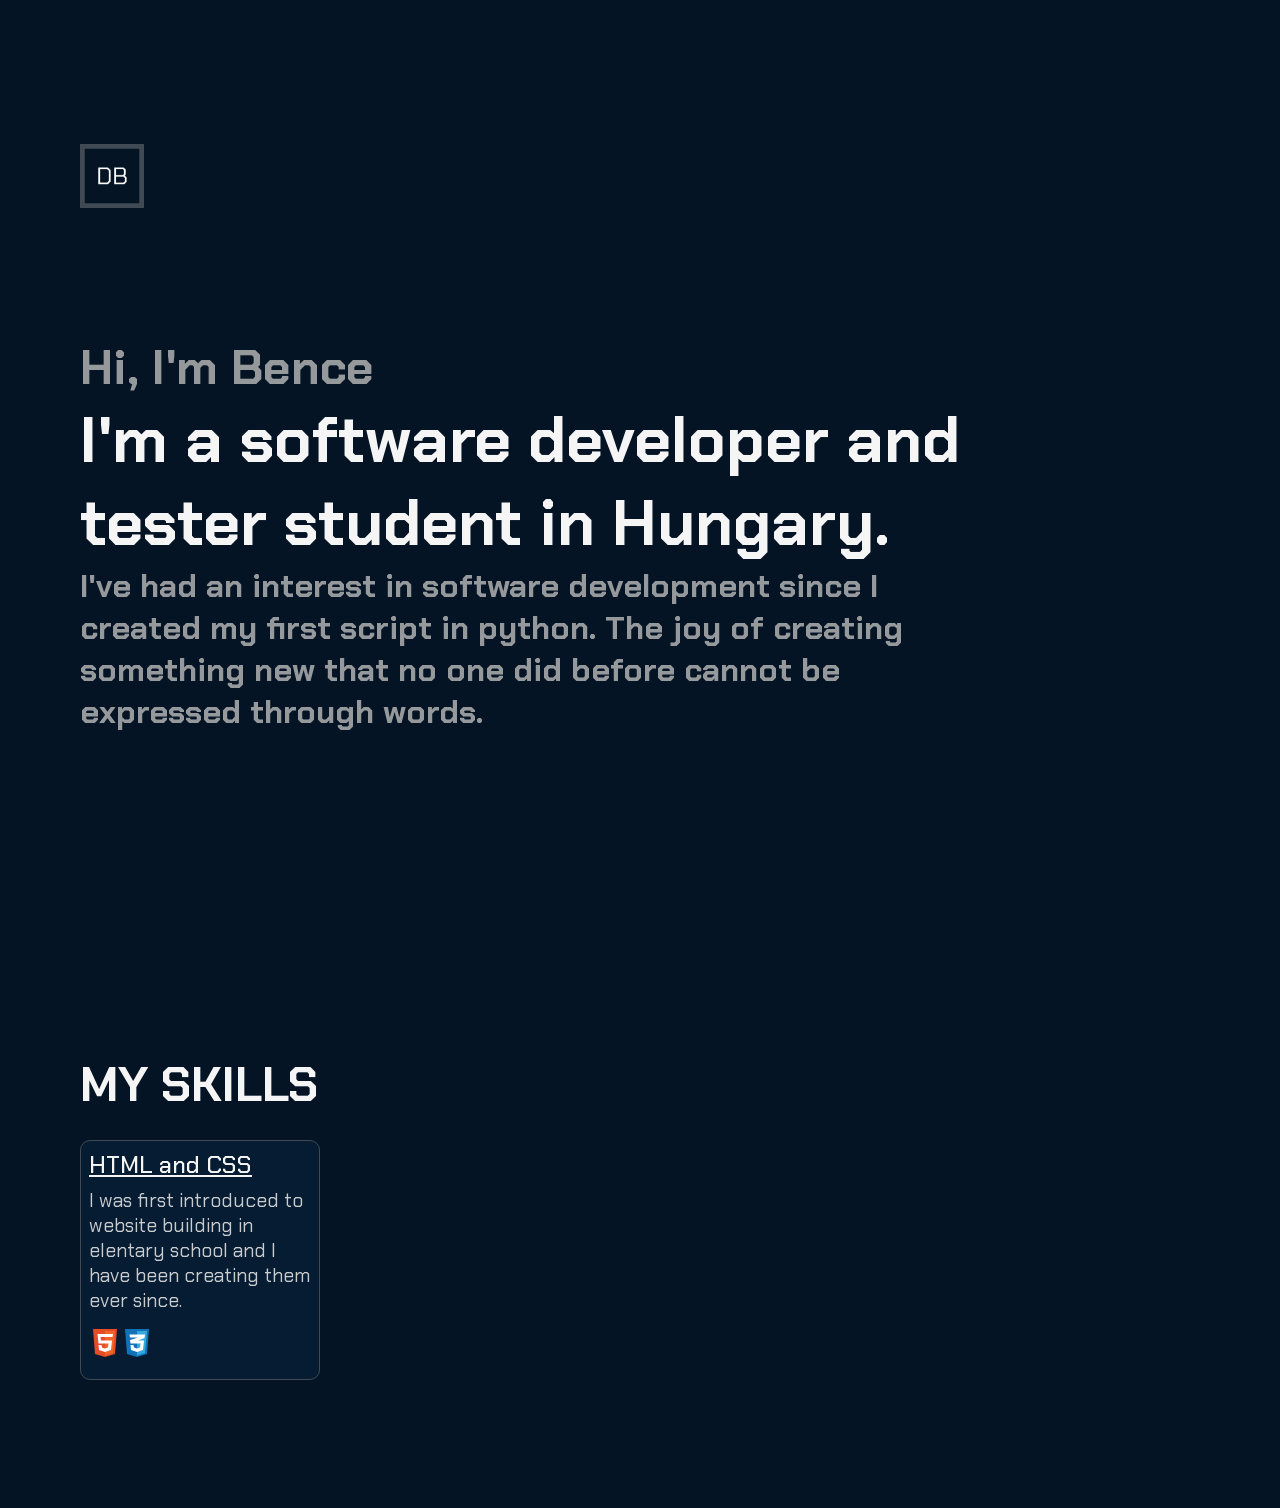
==== index.html @ a7ce4499 "Create styling for skills" ====
<!DOCTYPE html>
<html lang="en">
    <head>
        <meta charset="UTF-8" />
        <meta name="viewport" content="width=device-width, initial-scale=1.0" />
        <link rel="stylesheet" href="style.css" />
        <link rel="shortcut icon" href="/images/logo.png" type="image/x-icon" />
        <title>Deli Bence</title>
    </head>
    <body>
        <div id="container">
            <div id="header">
                <img src="./images/logo.png" alt="DB logo" />
            </div>
            <div id="content">
                <div id="title">
                    <h2 class="light">Hi, I'm Bence</h2>
                    <h1>I'm a software developer and tester student in Hungary.</h1>
                    <h3 class="light">
                        I've had an interest in software development since I created my first script in python. The joy
                        of creating something new that no one did before cannot be expressed through words.
                    </h3>
                </div>
                <div id="skills">
                    <div class="title">
                        <h2>MY SKILLS</h2>
                    </div>
                    <div id="list">
                        <!-- HTML-css, javascript frameworks, javascript canvas, node.js, basic knowlade of php,
                        basic knowlage of express.js and Nest.js, python programming, c# programming,
                        basic knowlage of Jetpack Compose and Kotlin -->
                        <div class="list-item">
                            <span class="item-title">HTML and CSS</span>
                            <p>
                                I was first introduced to website building in elentary school and I have been creating
                                them ever since.
                            </p>
                            <div class="item-images">
                                <img src="./images/skills/html.svg" alt="html5" title="html5" />
                                <img src="./images/skills/css.svg" alt="css3" title="css3" />
                            </div>
                        </div>
                    </div>
                </div>
            </div>
            <div id="footer"></div>
        </div>
    </body>
</html>
---- style.css ----
@import url("https://fonts.googleapis.com/css2?family=Roboto:ital,wght@0,300;0,400;0,500;0,700;0,900;1,400;1,500&display=swap");
@import url("https://fonts.googleapis.com/css2?family=Chakra+Petch:ital,wght@0,300;0,400;0,500;0,600;0,700;1,400&display=swap");

* {
    /* font-family: "Roboto", sans-serif; */
    font-family: "Chakra Petch", sans-serif;
    padding: 0;
    margin: 0;
    box-sizing: border-box;
}

body {
    background-color: #041425;
    color: #f5f5f5;
}

button {
    cursor: pointer;
}

#container {
    width: 100%;
    min-height: 100vh;
    display: flex;
    flex-direction: column;
    align-items: center;
    padding: 5rem;
    padding-top: 9rem;
}

#header {
    width: 100%;
    height: 12rem;
}

#header img {
    height: 4rem;
}

#footer {
    width: 100%;
    height: 3rem;
}

#content {
    flex: 1;
    width: 100%;
    display: flex;
    flex-direction: column;
    gap: 20rem;
}

.light {
    color: hsl(210, 3%, 60%);
}

h1 {
    font-size: 4rem;
}

h2 {
    font-size: 3rem;
}

h3 {
    font-size: 2rem;
}

#title {
    width: 80%;
}

#skills {
    width: 100%;
    display: flex;
    flex-direction: column;
    align-items: stretch;
    gap: 1.5rem;
}

#skills #list {
    flex: 1;
    display: flex;
    flex-wrap: wrap;
    gap: 2rem;
}

.list-item {
    width: 15rem;
    height: 15rem;
    display: flex;
    flex-direction: column;
    align-items: stretch;
    background-color: hsla(211, 80%, 12%, 0.8);
    border: 1px solid #404a55;
    border-radius: 10px;
    padding: 0.5rem;
}

.list-item .item-title {
    font-size: 1.5rem;
    font-weight: 500;
    margin-bottom: 0.5rem;
    text-decoration: underline;
}

.list-item p {
    font-size: 1.2rem;
    color: hsl(210, 3%, 80%);
}

.list-item .item-images {
    width: 100%;
    flex: 1 0;
    display: flex;
    align-items: center;
}

.list-item .item-images img {
    height: 2rem;
    aspect-ratio: 1 / 1;
    object-fit: cover;
    border-radius: 10px;
}
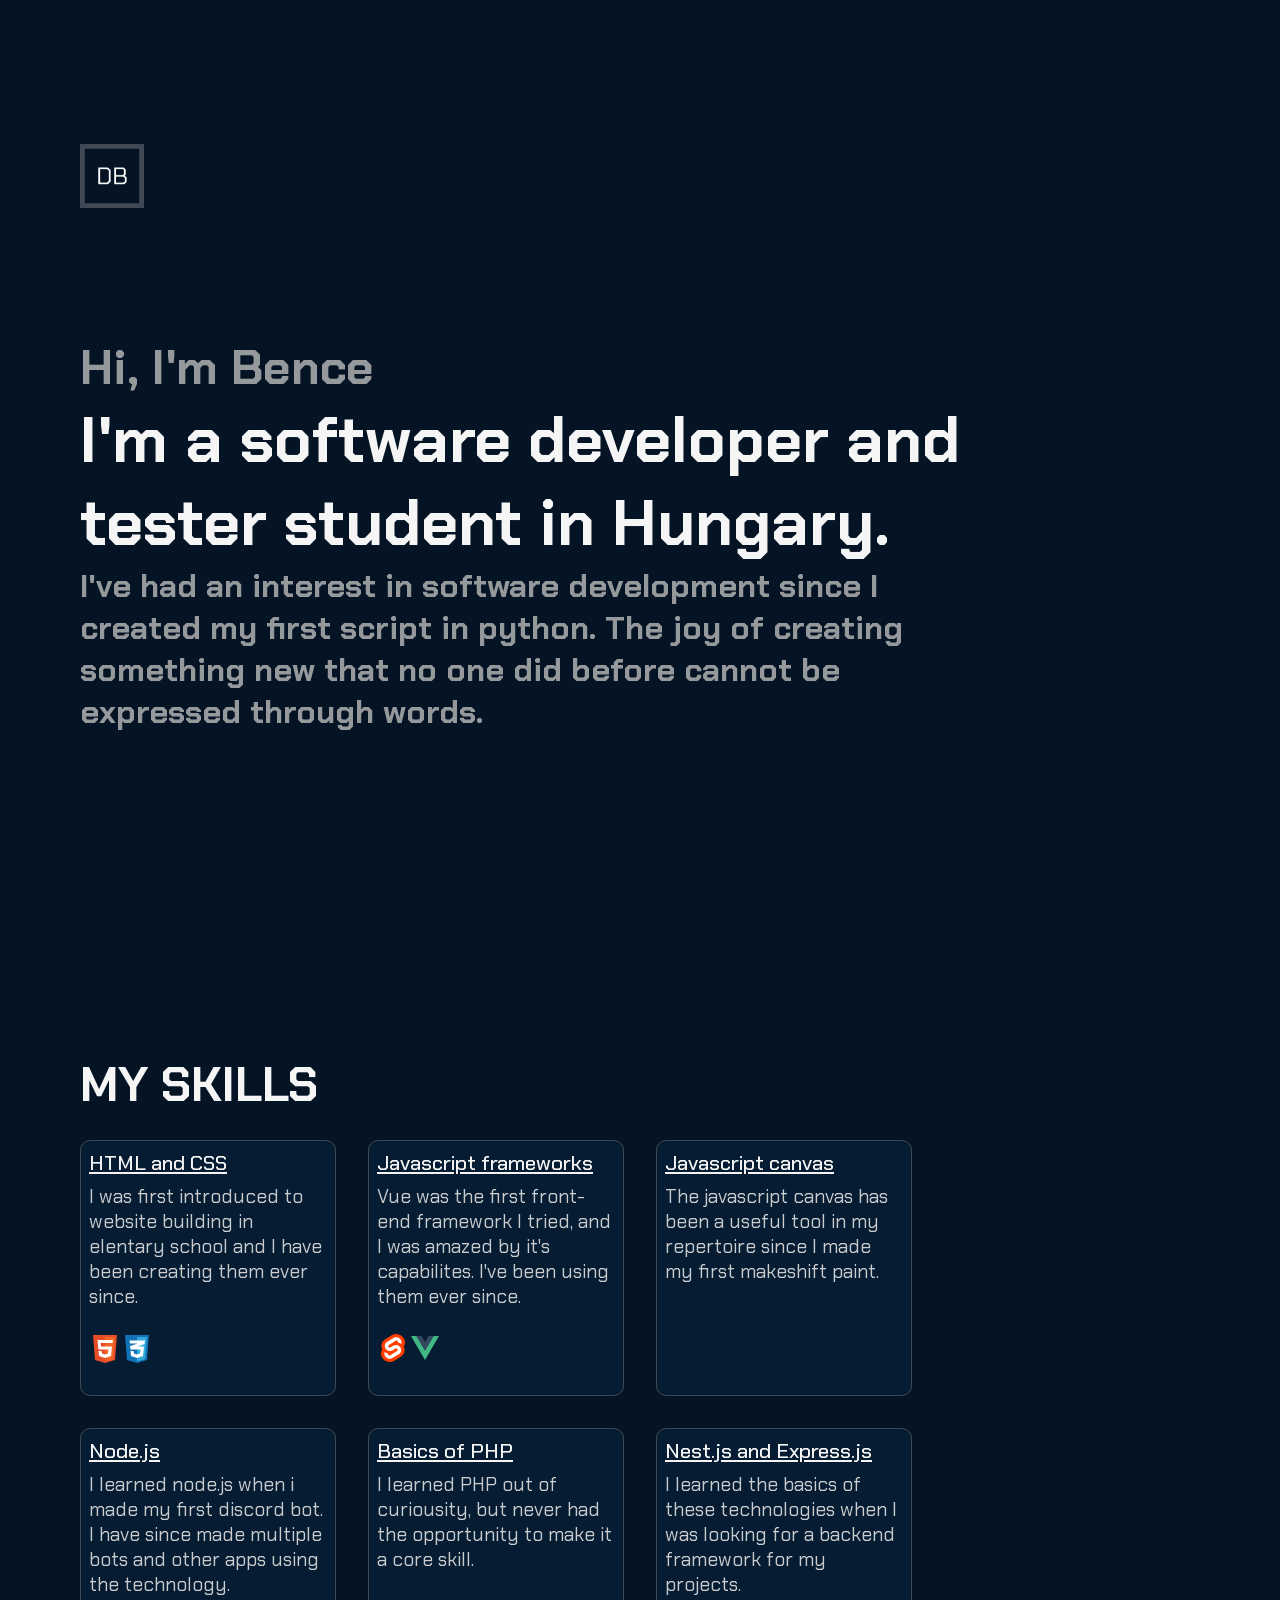
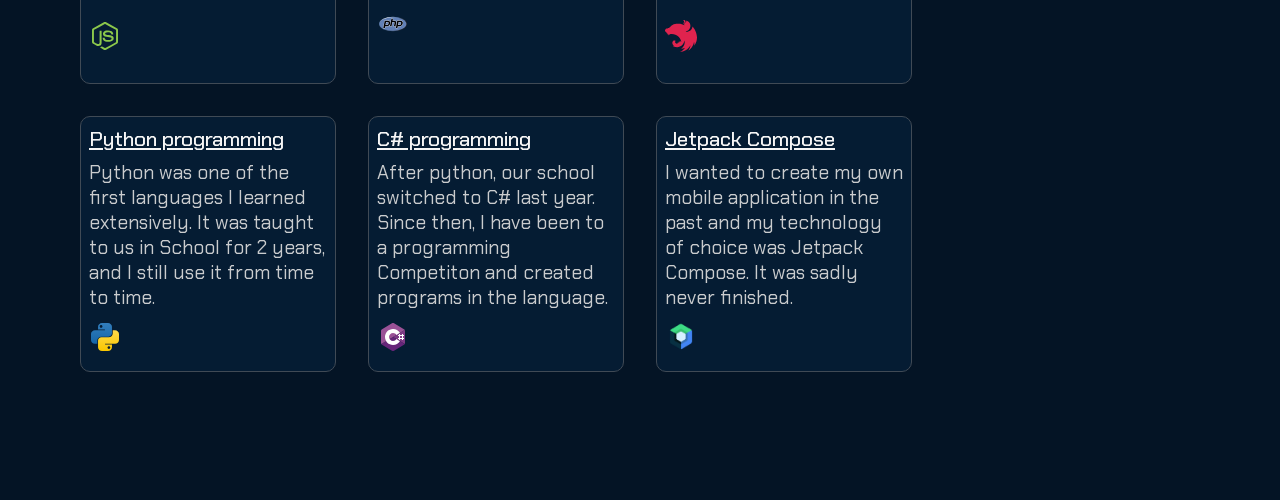
==== commit 72a2e529: "Finish skills section" ====
--- a/index.html
+++ b/index.html
@@ -26,9 +26,6 @@
                         <h2>MY SKILLS</h2>
                     </div>
                     <div id="list">
-                        <!-- HTML-css, javascript frameworks, javascript canvas, node.js, basic knowlade of php,
-                        basic knowlage of express.js and Nest.js, python programming, c# programming,
-                        basic knowlage of Jetpack Compose and Kotlin -->
                         <div class="list-item">
                             <span class="item-title">HTML and CSS</span>
                             <p>
@@ -40,6 +37,88 @@
                                 <img src="./images/skills/css.svg" alt="css3" title="css3" />
                             </div>
                         </div>
+                        <div class="list-item">
+                            <span class="item-title">Javascript frameworks</span>
+                            <p>
+                                Vue was the first front-end framework I tried, and I was amazed by it's capabilites.
+                                I've been using them ever since.
+                            </p>
+                            <div class="item-images">
+                                <img src="./images/skills/svelte.svg" alt="svelte" title="svelte" />
+                                <img src="./images/skills/vue.svg" alt="vue" title="vue" />
+                            </div>
+                        </div>
+                        <div class="list-item">
+                            <span class="item-title">Javascript canvas</span>
+                            <p>
+                                The javascript canvas has been a useful tool in my repertoire since I made my first
+                                makeshift paint.
+                            </p>
+                            <div class="item-images"></div>
+                        </div>
+                        <div class="list-item">
+                            <span class="item-title">Node.js</span>
+                            <p>
+                                I learned node.js when i made my first discord bot. I have since made multiple bots and
+                                other apps using the technology.
+                            </p>
+                            <div class="item-images">
+                                <img src="./images/skills/nodejs.svg" alt="nodejs" title="nodejs" />
+                            </div>
+                        </div>
+                        <div class="list-item">
+                            <span class="item-title">Basics of PHP</span>
+                            <p>
+                                I learned PHP out of curiousity, but never had the opportunity to make it a core skill.
+                            </p>
+                            <div class="item-images">
+                                <img src="./images/skills/php.svg" alt="php" title="php" />
+                            </div>
+                        </div>
+                        <div class="list-item">
+                            <span class="item-title">Nest.js and Express.js</span>
+                            <p>
+                                I learned the basics of these technologies when I was looking for a backend framework
+                                for my projects.
+                            </p>
+                            <div class="item-images">
+                                <img src="./images/skills/nestjs.svg" alt="nestjs" title="nestjs" />
+                                <!-- <img src="./images/skills/express.svg" alt="express" title="express" /> -->
+                            </div>
+                        </div>
+                        <div class="list-item">
+                            <span class="item-title">Python programming</span>
+                            <p>
+                                Python was one of the first languages I learned extensively. It was taught to us in
+                                School for 2 years, and I still use it from time to time.
+                            </p>
+                            <div class="item-images">
+                                <img src="./images/skills/python.svg" alt="python" title="python" />
+                            </div>
+                        </div>
+                        <div class="list-item">
+                            <span class="item-title">C# programming</span>
+                            <p>
+                                After python, our school switched to C# last year. Since then, I have been to a
+                                programming Competiton and created programs in the language.
+                            </p>
+                            <div class="item-images">
+                                <img src="./images/skills/csharp.svg" alt="csharp" title="csharp" />
+                            </div>
+                        </div>
+                        <div class="list-item">
+                            <span class="item-title">Jetpack Compose</span>
+                            <p>
+                                I wanted to create my own mobile application in the past and my technology of choice was
+                                Jetpack Compose. It was sadly never finished.
+                            </p>
+                            <div class="item-images">
+                                <img src="./images/skills/jetpack.png" alt="jetpack" title="jetpack" />
+                            </div>
+                        </div>
+                        <!-- HTML-css, javascript frameworks, javascript canvas, node.js, basic knowlade of php,
+                        basic knowlage of express.js and Nest.js, python programming, c# programming,
+                        basic knowlage of Jetpack Compose and Kotlin -->
                     </div>
                 </div>
             </div>
--- a/style.css
+++ b/style.css
@@ -79,6 +79,7 @@
 }
 
 #skills #list {
+    width: 90%;
     flex: 1;
     display: flex;
     flex-wrap: wrap;
@@ -86,8 +87,8 @@
 }
 
 .list-item {
-    width: 15rem;
-    height: 15rem;
+    width: 16rem;
+    height: 16rem;
     display: flex;
     flex-direction: column;
     align-items: stretch;
@@ -98,7 +99,7 @@
 }
 
 .list-item .item-title {
-    font-size: 1.5rem;
+    font-size: 1.3rem;
     font-weight: 500;
     margin-bottom: 0.5rem;
     text-decoration: underline;
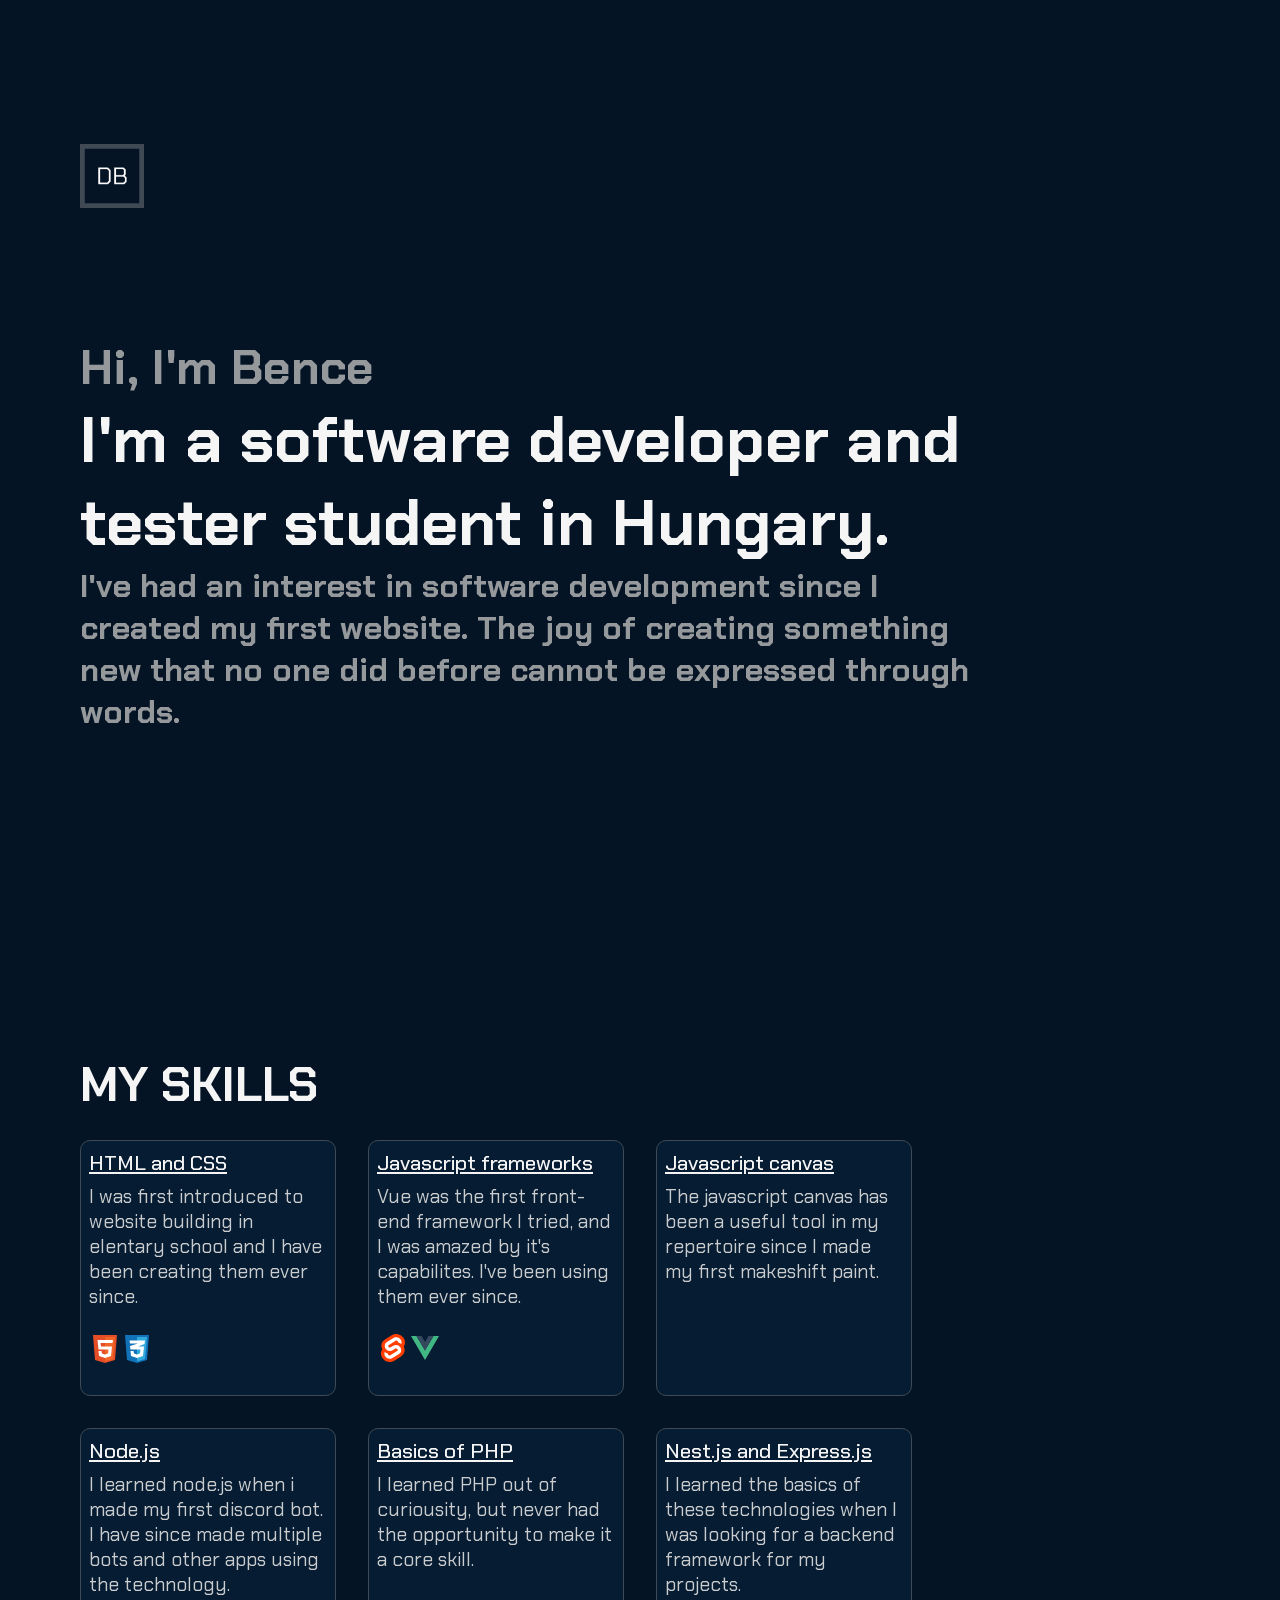
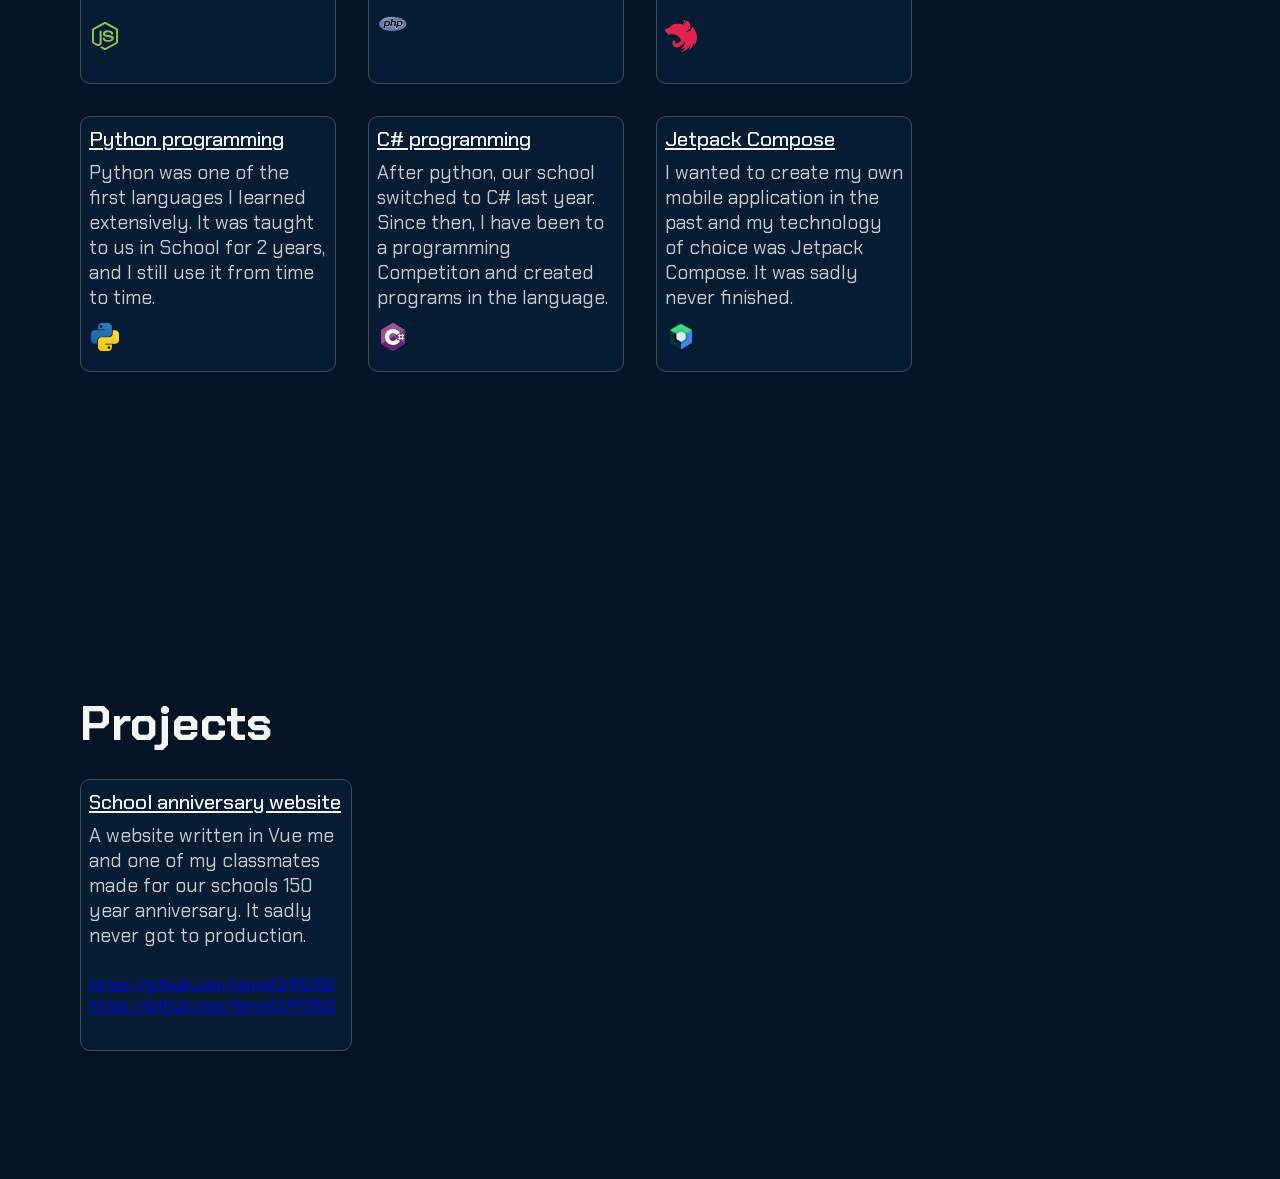
==== commit 260f7587: "Create layout for projects section" ====
--- a/index.html
+++ b/index.html
@@ -13,19 +13,19 @@
                 <img src="./images/logo.png" alt="DB logo" />
             </div>
             <div id="content">
-                <div id="title">
+                <section id="title">
                     <h2 class="light">Hi, I'm Bence</h2>
                     <h1>I'm a software developer and tester student in Hungary.</h1>
                     <h3 class="light">
-                        I've had an interest in software development since I created my first script in python. The joy
-                        of creating something new that no one did before cannot be expressed through words.
+                        I've had an interest in software development since I created my first website. The joy of
+                        creating something new that no one did before cannot be expressed through words.
                     </h3>
-                </div>
-                <div id="skills">
+                </section>
+                <section id="skills">
                     <div class="title">
                         <h2>MY SKILLS</h2>
                     </div>
-                    <div id="list">
+                    <div class="list">
                         <div class="list-item">
                             <span class="item-title">HTML and CSS</span>
                             <p>
@@ -116,11 +116,26 @@
                                 <img src="./images/skills/jetpack.png" alt="jetpack" title="jetpack" />
                             </div>
                         </div>
-                        <!-- HTML-css, javascript frameworks, javascript canvas, node.js, basic knowlade of php,
-                        basic knowlage of express.js and Nest.js, python programming, c# programming,
-                        basic knowlage of Jetpack Compose and Kotlin -->
                     </div>
-                </div>
+                </section>
+                <section id="projects">
+                    <div class="title">
+                        <h2>Projects</h2>
+                    </div>
+                    <div class="list">
+                        <div class="list-item">
+                            <span class="item-title">School anniversary website</span>
+                            <p>
+                                A website written in Vue me and one of my classmates made for our schools 150 year
+                                anniversary. It sadly never got to production.
+                            </p>
+                            <div class="item-links">
+                                <a href="https://github.com/timre13/PG150">https://github.com/timre13/PG150</a>
+                                <a href="https://github.com/timre13/PG150">https://github.com/timre13/PG150</a>
+                            </div>
+                        </div>
+                    </div>
+                </section>
             </div>
             <div id="footer"></div>
         </div>
--- a/style.css
+++ b/style.css
@@ -78,12 +78,25 @@
     gap: 1.5rem;
 }
 
-#skills #list {
+#projects {
+    width: 100%;
+    display: flex;
+    flex-direction: column;
+    align-items: stretch;
+    gap: 1.5rem;
+}
+
+.list {
     width: 90%;
     flex: 1;
     display: flex;
     flex-wrap: wrap;
     gap: 2rem;
+}
+
+#projects .list-item {
+    width: 17rem;
+    height: 17rem;
 }
 
 .list-item {
@@ -117,6 +130,14 @@
     align-items: center;
 }
 
+.list-item .item-links {
+    width: 100%;
+    flex: 1 0;
+    display: flex;
+    flex-direction: column;
+    justify-content: center;
+}
+
 .list-item .item-images img {
     height: 2rem;
     aspect-ratio: 1 / 1;
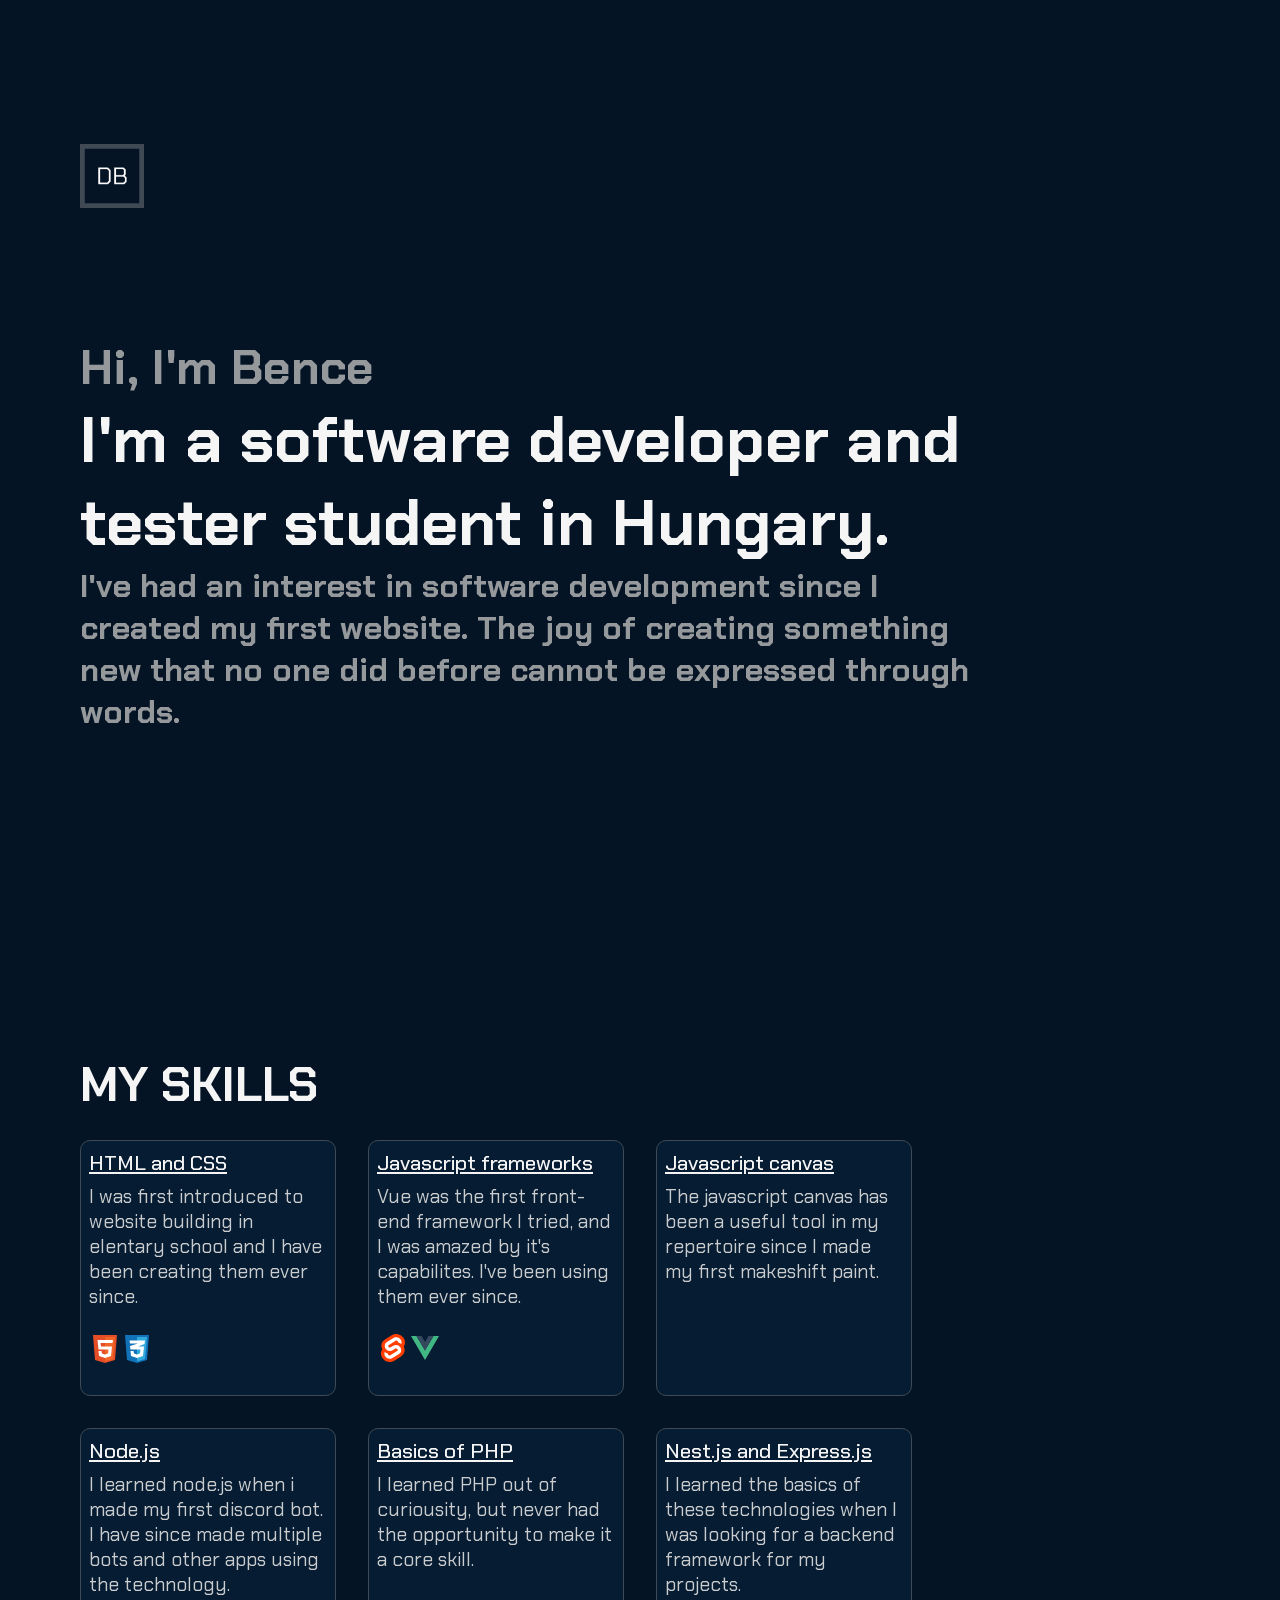
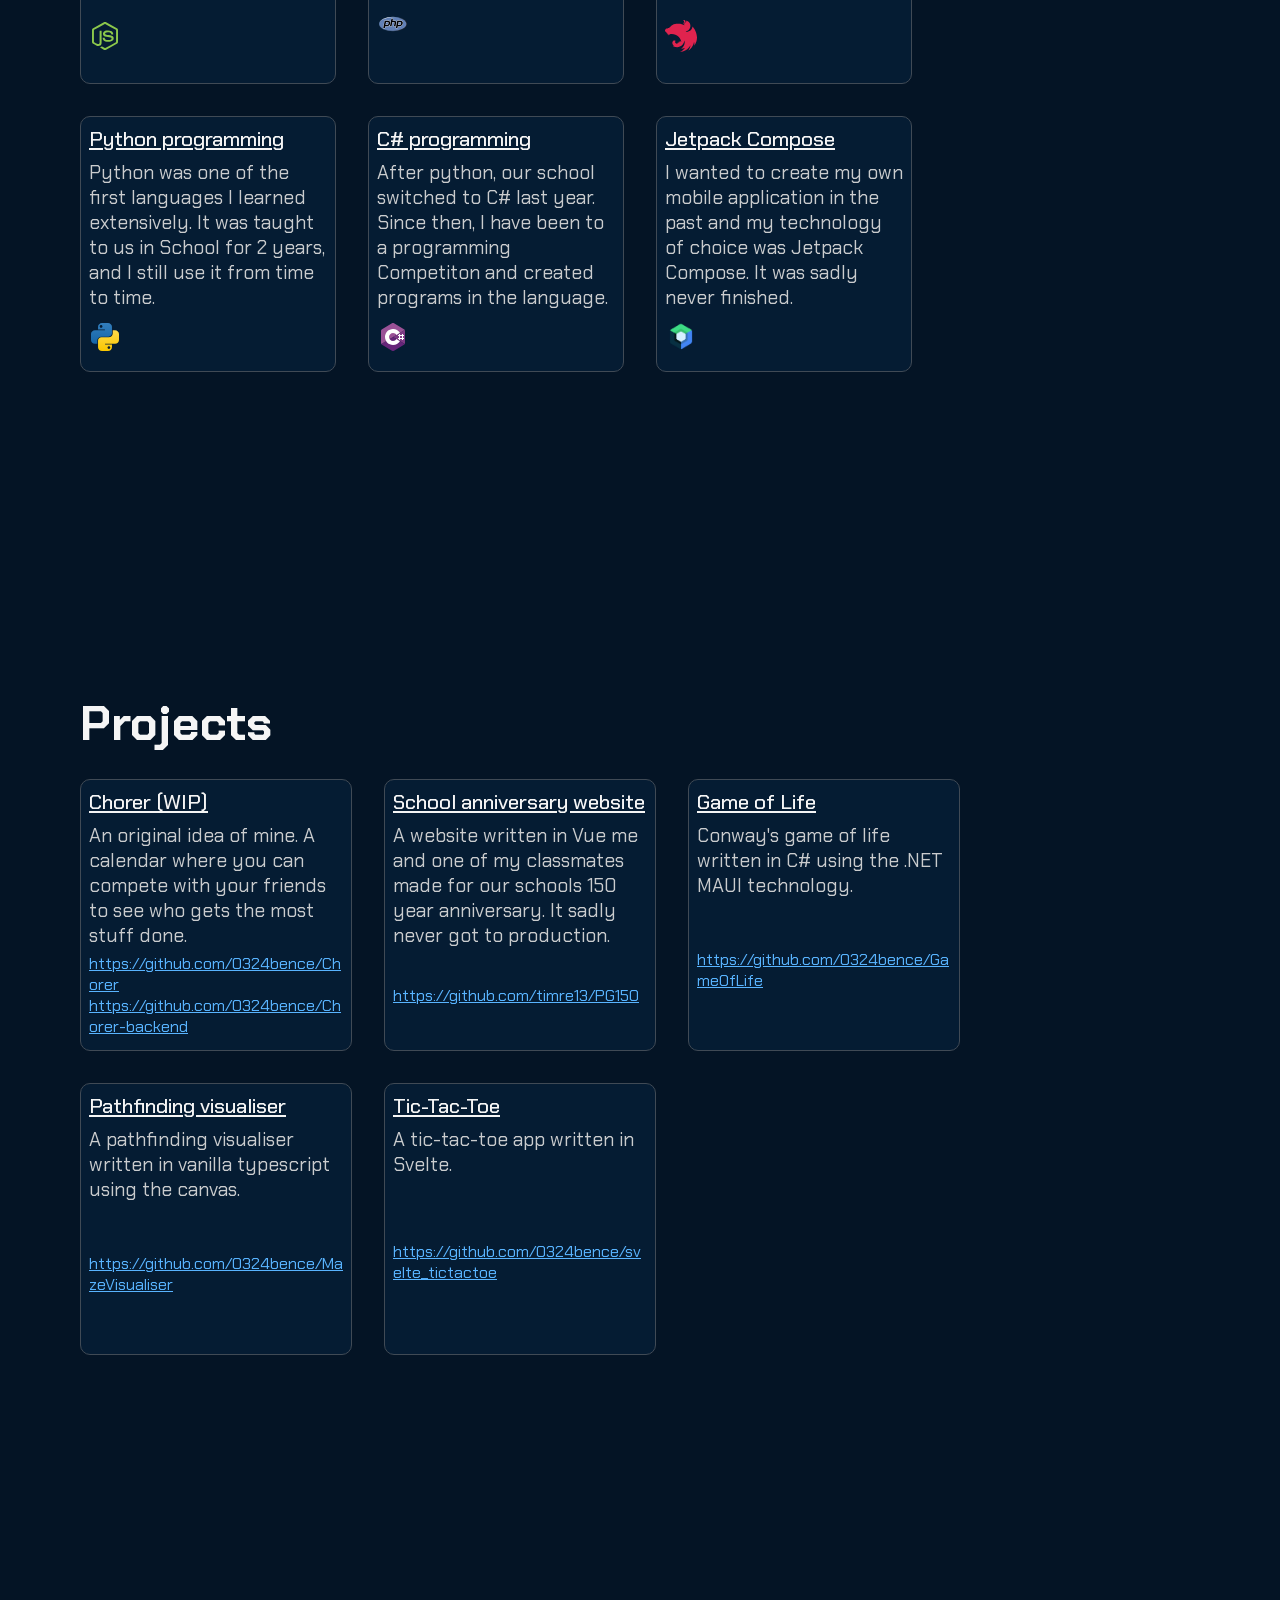
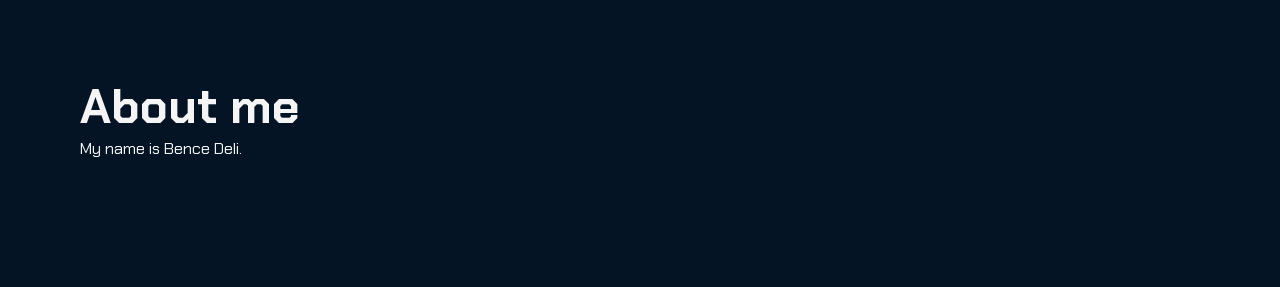
==== commit c85d245f: "Finish projects" ====
--- a/index.html
+++ b/index.html
@@ -124,6 +124,19 @@
                     </div>
                     <div class="list">
                         <div class="list-item">
+                            <span class="item-title">Chorer (WIP)</span>
+                            <p>
+                                An original idea of mine. A calendar where you can compete with your friends to see who
+                                gets the most stuff done.
+                            </p>
+                            <div class="item-links">
+                                <a href="https://github.com/0324bence/Chorer"> https://github.com/0324bence/Chorer </a>
+                                <a href="https://github.com/0324bence/Chorer-backend">
+                                    https://github.com/0324bence/Chorer-backend
+                                </a>
+                            </div>
+                        </div>
+                        <div class="list-item">
                             <span class="item-title">School anniversary website</span>
                             <p>
                                 A website written in Vue me and one of my classmates made for our schools 150 year
@@ -131,9 +144,43 @@
                             </p>
                             <div class="item-links">
                                 <a href="https://github.com/timre13/PG150">https://github.com/timre13/PG150</a>
-                                <a href="https://github.com/timre13/PG150">https://github.com/timre13/PG150</a>
                             </div>
                         </div>
+                        <div class="list-item">
+                            <span class="item-title">Game of Life</span>
+                            <p>Conway's game of life written in C# using the .NET MAUI technology.</p>
+                            <div class="item-links">
+                                <a href="https://github.com/0324bence/GameOfLife">
+                                    https://github.com/0324bence/GameOfLife
+                                </a>
+                            </div>
+                        </div>
+                        <div class="list-item">
+                            <span class="item-title">Pathfinding visualiser</span>
+                            <p>A pathfinding visualiser written in vanilla typescript using the canvas.</p>
+                            <div class="item-links">
+                                <a href="https://github.com/0324bence/MazeVisualiser">
+                                    https://github.com/0324bence/MazeVisualiser
+                                </a>
+                            </div>
+                        </div>
+                        <div class="list-item">
+                            <span class="item-title">Tic-Tac-Toe</span>
+                            <p>A tic-tac-toe app written in Svelte.</p>
+                            <div class="item-links">
+                                <a href="https://github.com/0324bence/svelte_tictactoe">
+                                    https://github.com/0324bence/svelte_tictactoe
+                                </a>
+                            </div>
+                        </div>
+                    </div>
+                </section>
+                <section id="about-me">
+                    <div class="title">
+                        <h2>About me</h2>
+                    </div>
+                    <div class="text">
+                        <p>My name is Bence Deli.</p>
                     </div>
                 </section>
             </div>
--- a/style.css
+++ b/style.css
@@ -131,11 +131,20 @@
 }
 
 .list-item .item-links {
-    width: 100%;
+    max-width: 100%;
     flex: 1 0;
     display: flex;
     flex-direction: column;
     justify-content: center;
+}
+
+.item-links a {
+    word-wrap: break-word;
+    color: rgb(89, 180, 255);
+}
+
+.item-links a:visited {
+    color: hsl(207, 100%, 45%);
 }
 
 .list-item .item-images img {
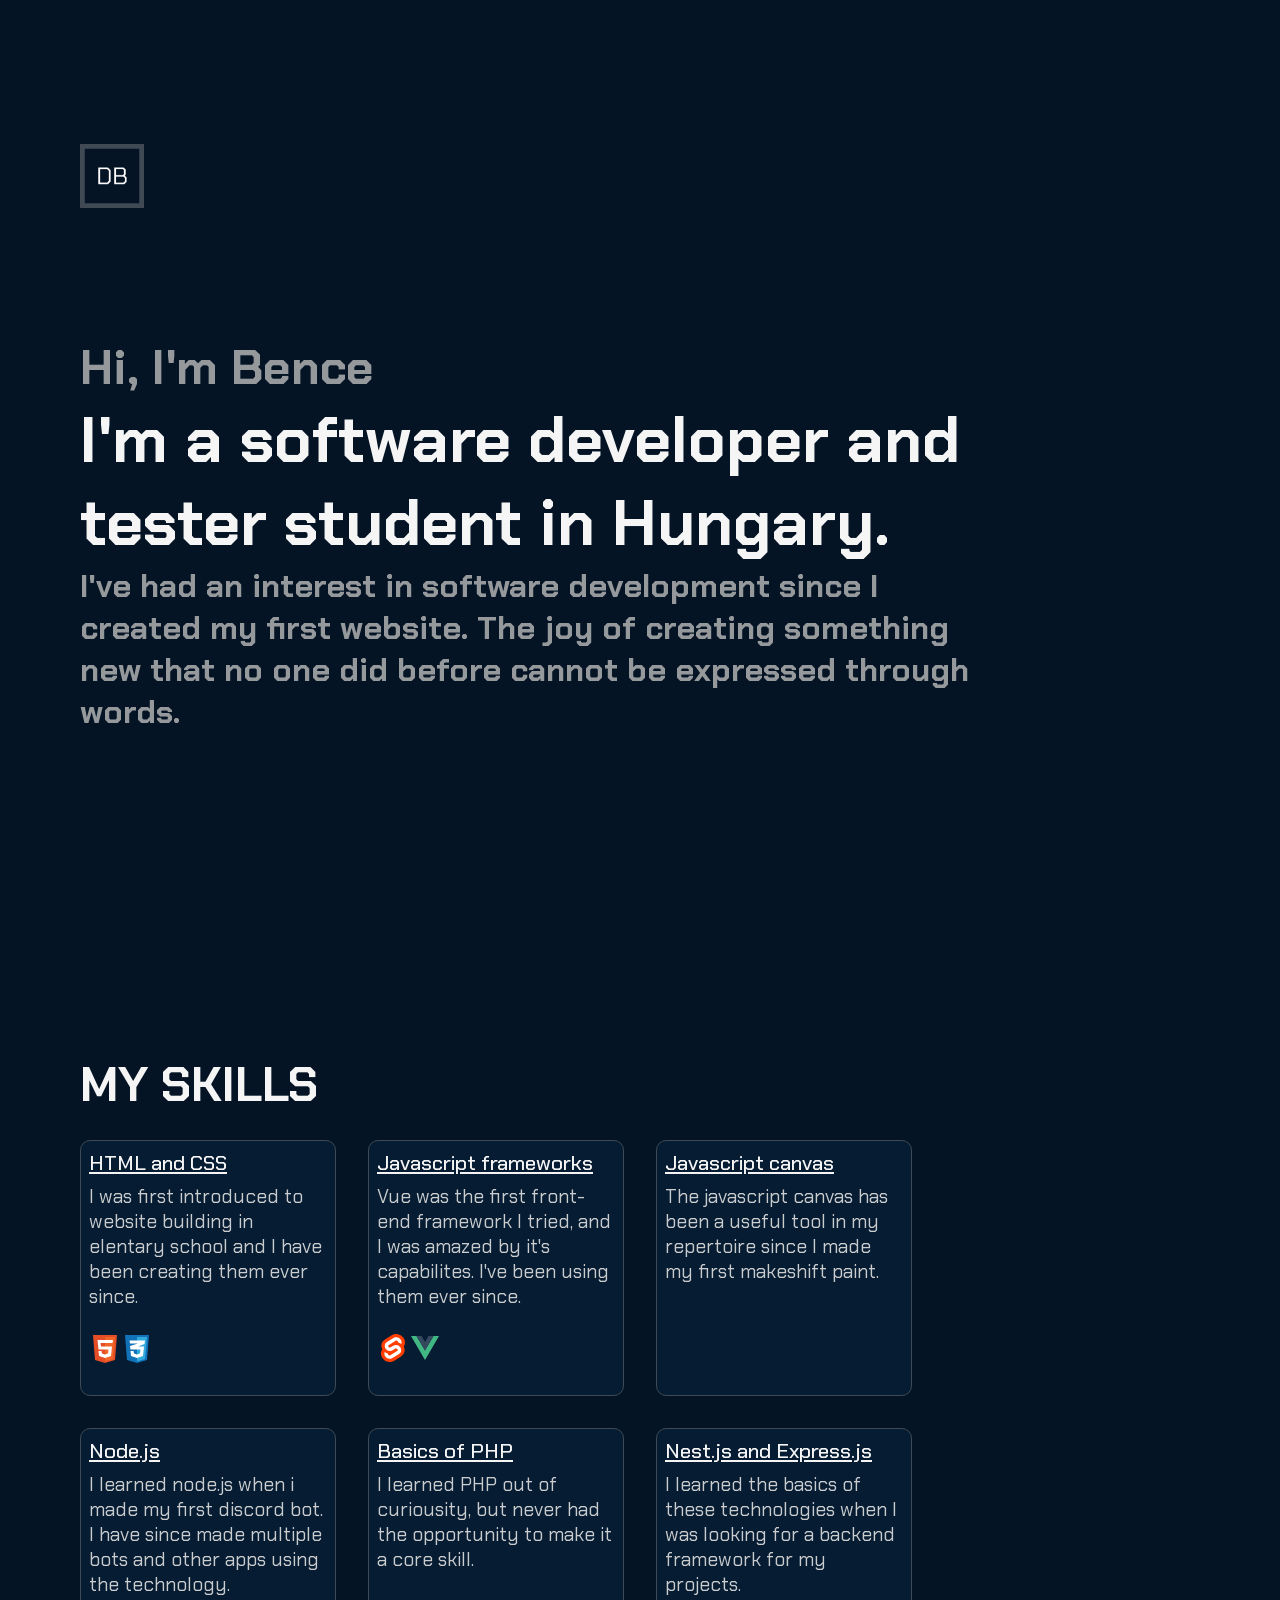
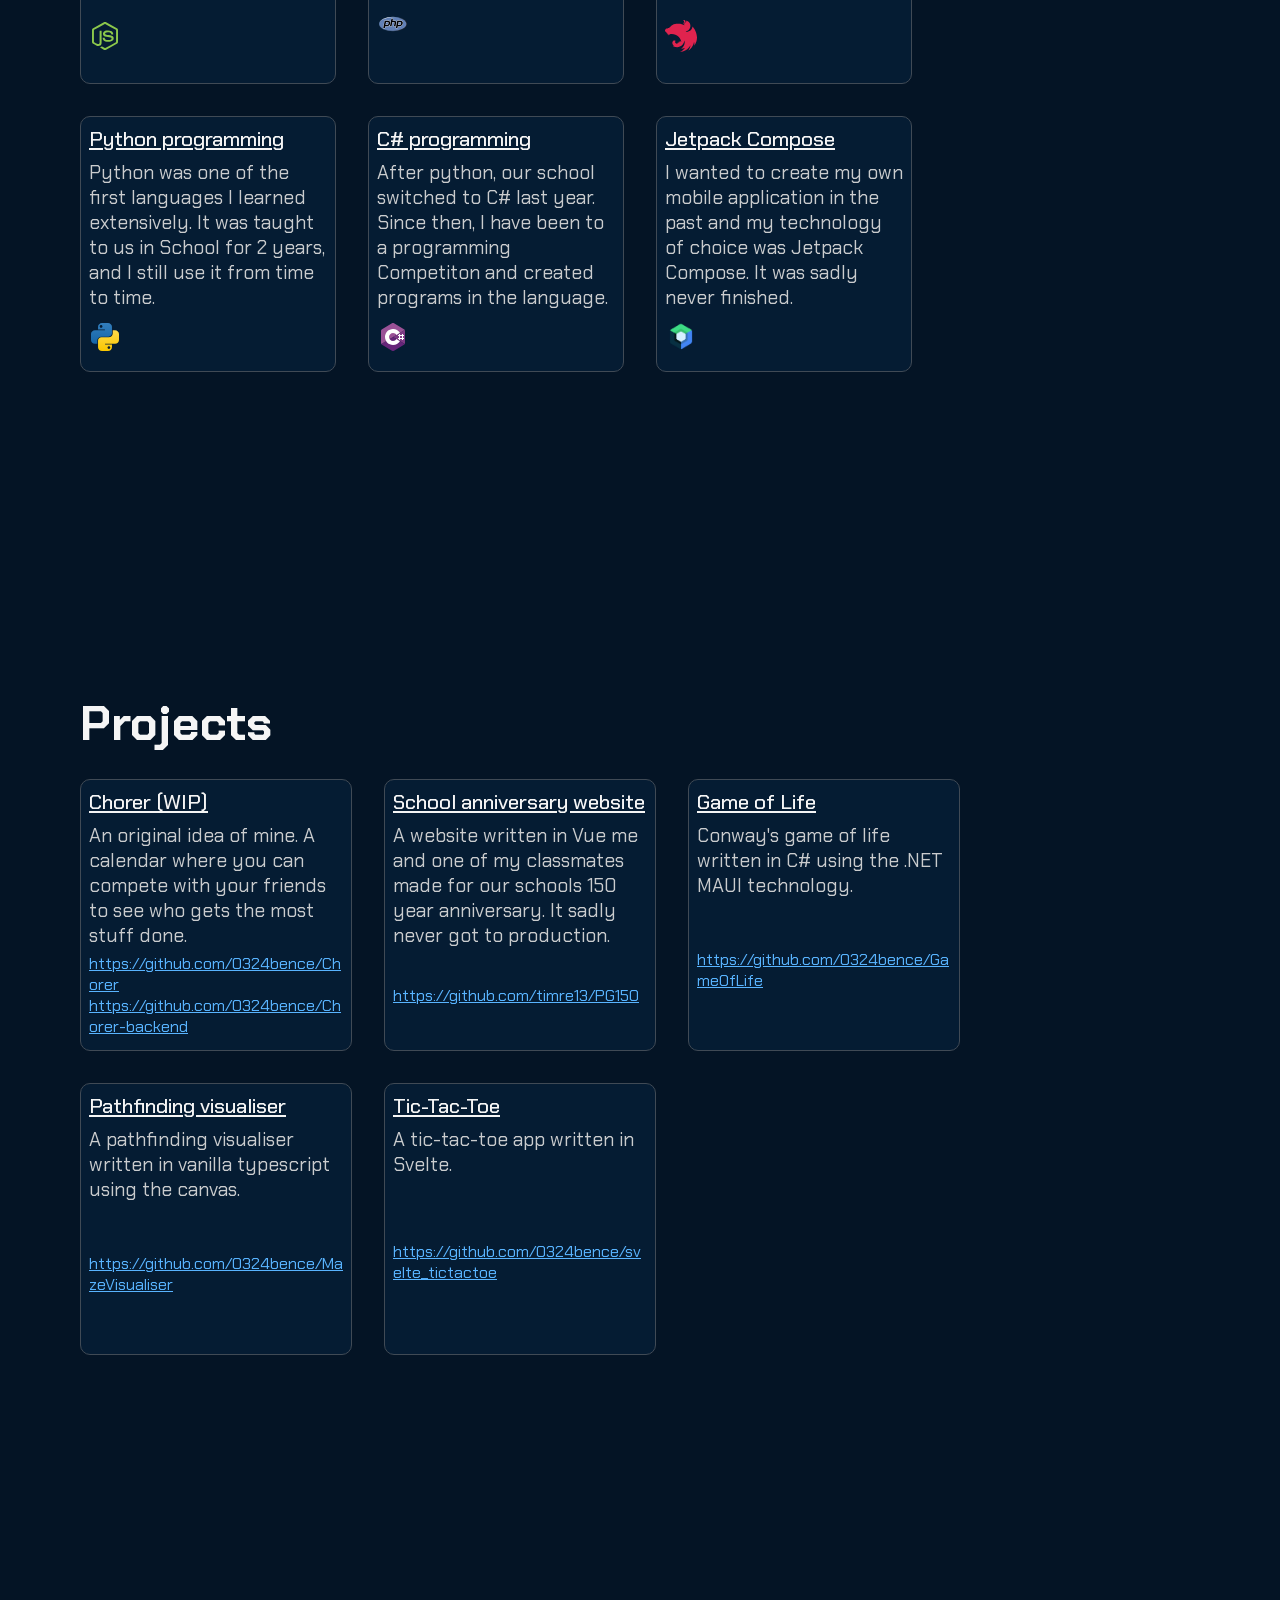
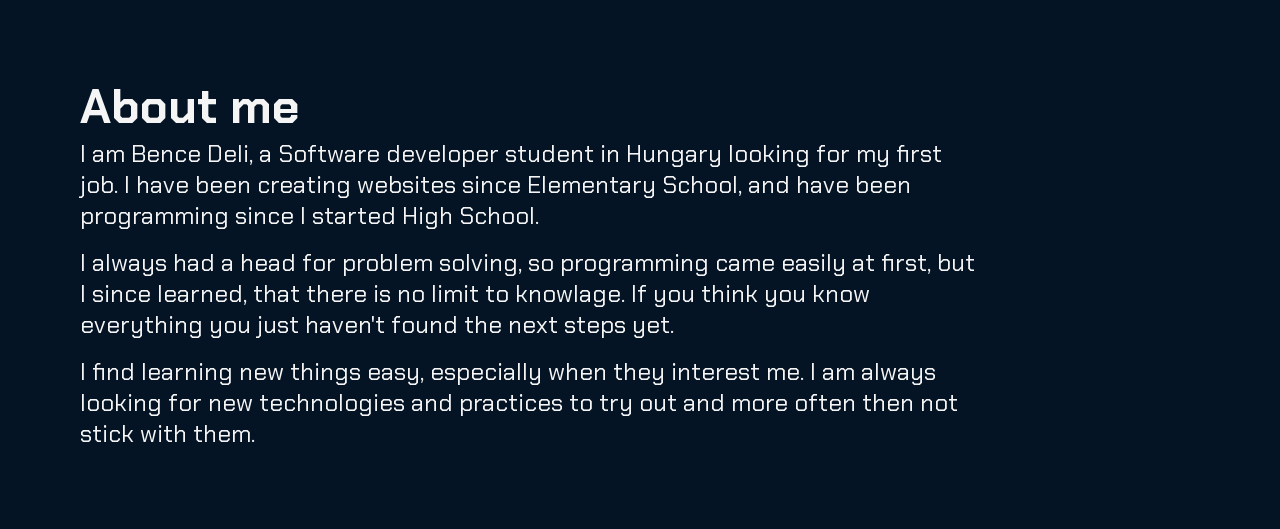
==== commit f12e4b24: "About me section" ====
--- a/index.html
+++ b/index.html
@@ -4,7 +4,7 @@
         <meta charset="UTF-8" />
         <meta name="viewport" content="width=device-width, initial-scale=1.0" />
         <link rel="stylesheet" href="style.css" />
-        <link rel="shortcut icon" href="/images/logo.png" type="image/x-icon" />
+        <link rel="shortcut icon" href="/images/logo.ico" type="image/x-icon" />
         <title>Deli Bence</title>
     </head>
     <body>
@@ -180,11 +180,24 @@
                         <h2>About me</h2>
                     </div>
                     <div class="text">
-                        <p>My name is Bence Deli.</p>
+                        <p>
+                            I am Bence Deli, a Software developer student in Hungary looking for my first job. I have
+                            been creating websites since Elementary School, and have been programming since I started
+                            High School.
+                        </p>
+                        <p>
+                            I always had a head for problem solving, so programming came easily at first, but I since
+                            learned, that there is no limit to knowlage. If you think you know everything you just
+                            haven't found the next steps yet.
+                        </p>
+                        <p>
+                            I find learning new things easy, especially when they interest me. I am always looking for
+                            new technologies and practices to try out and more often then not stick with them.
+                        </p>
                     </div>
                 </section>
             </div>
-            <div id="footer"></div>
+            <!-- <div id="footer"></div> -->
         </div>
     </body>
 </html>
--- a/style.css
+++ b/style.css
@@ -153,3 +153,11 @@
     object-fit: cover;
     border-radius: 10px;
 }
+
+.text {
+    width: 80%;
+    font-size: 1.5rem;
+    display: flex;
+    flex-direction: column;
+    gap: 1rem;
+}
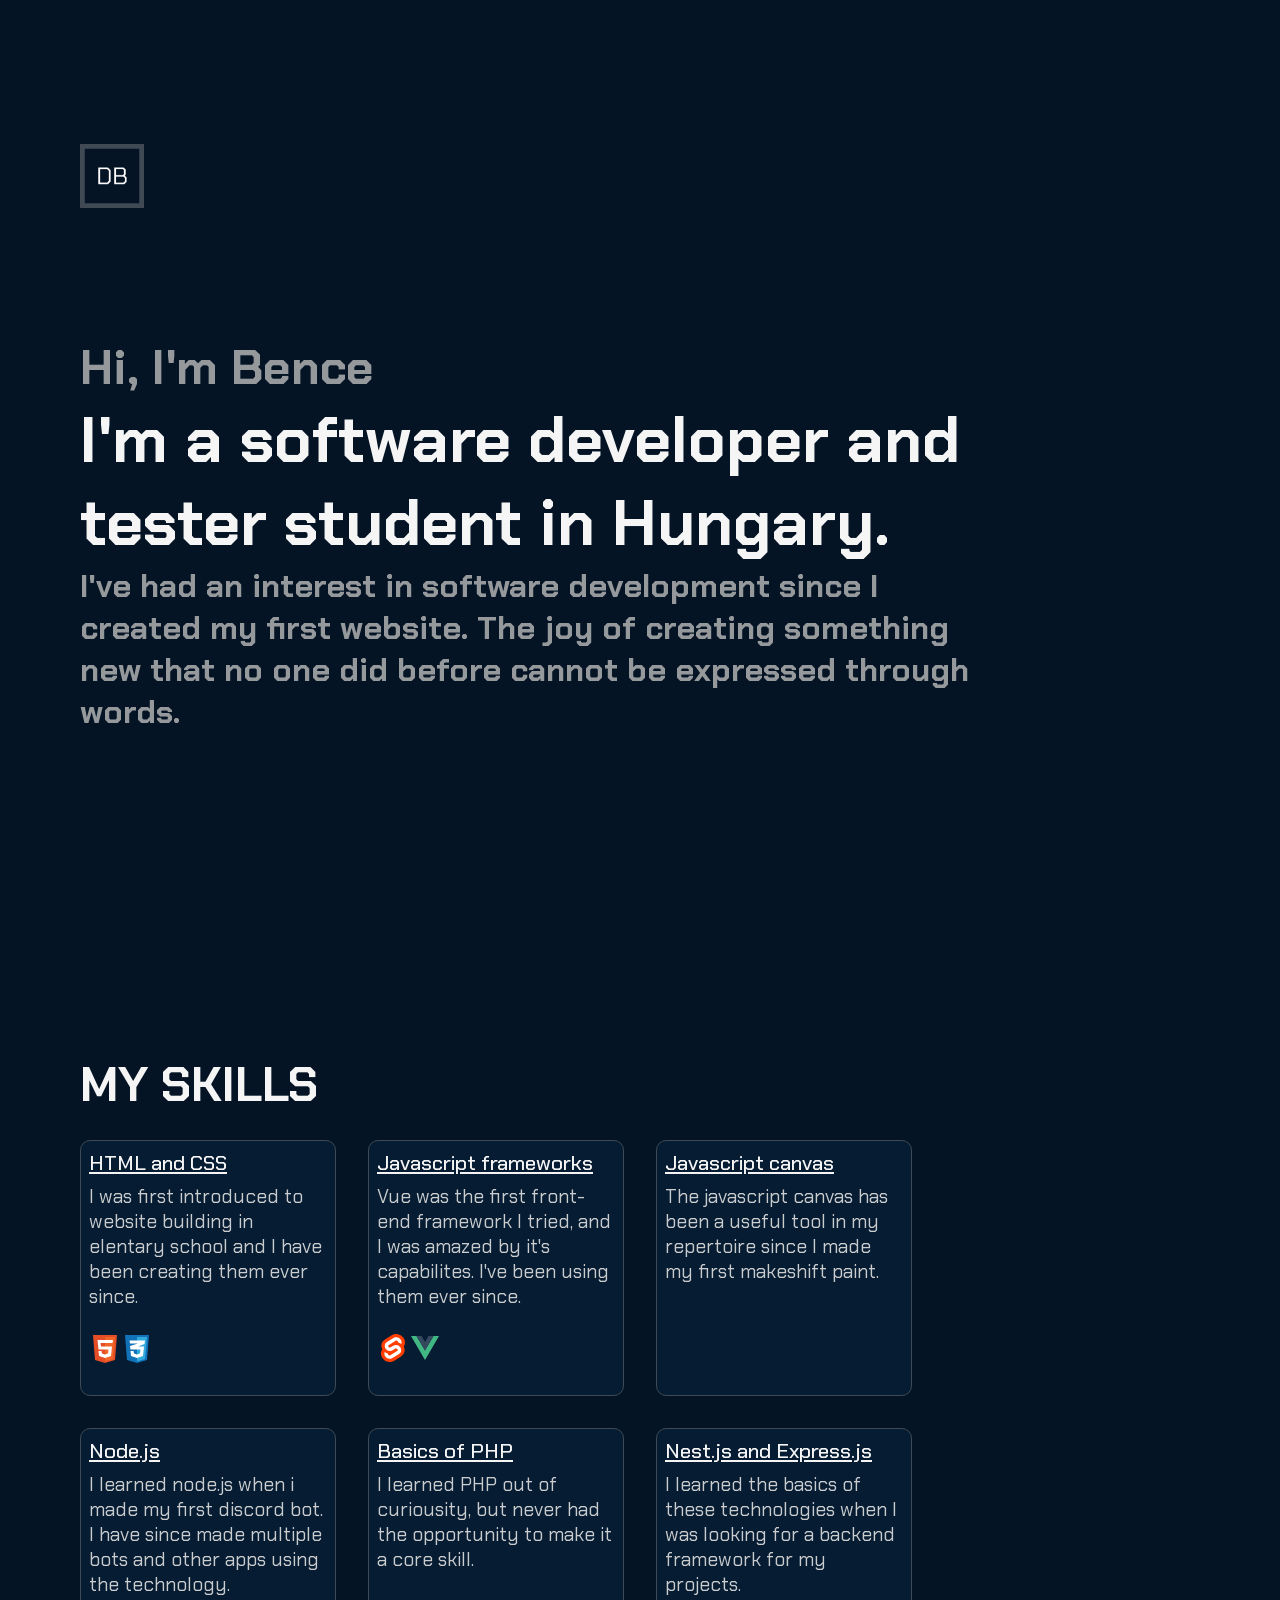
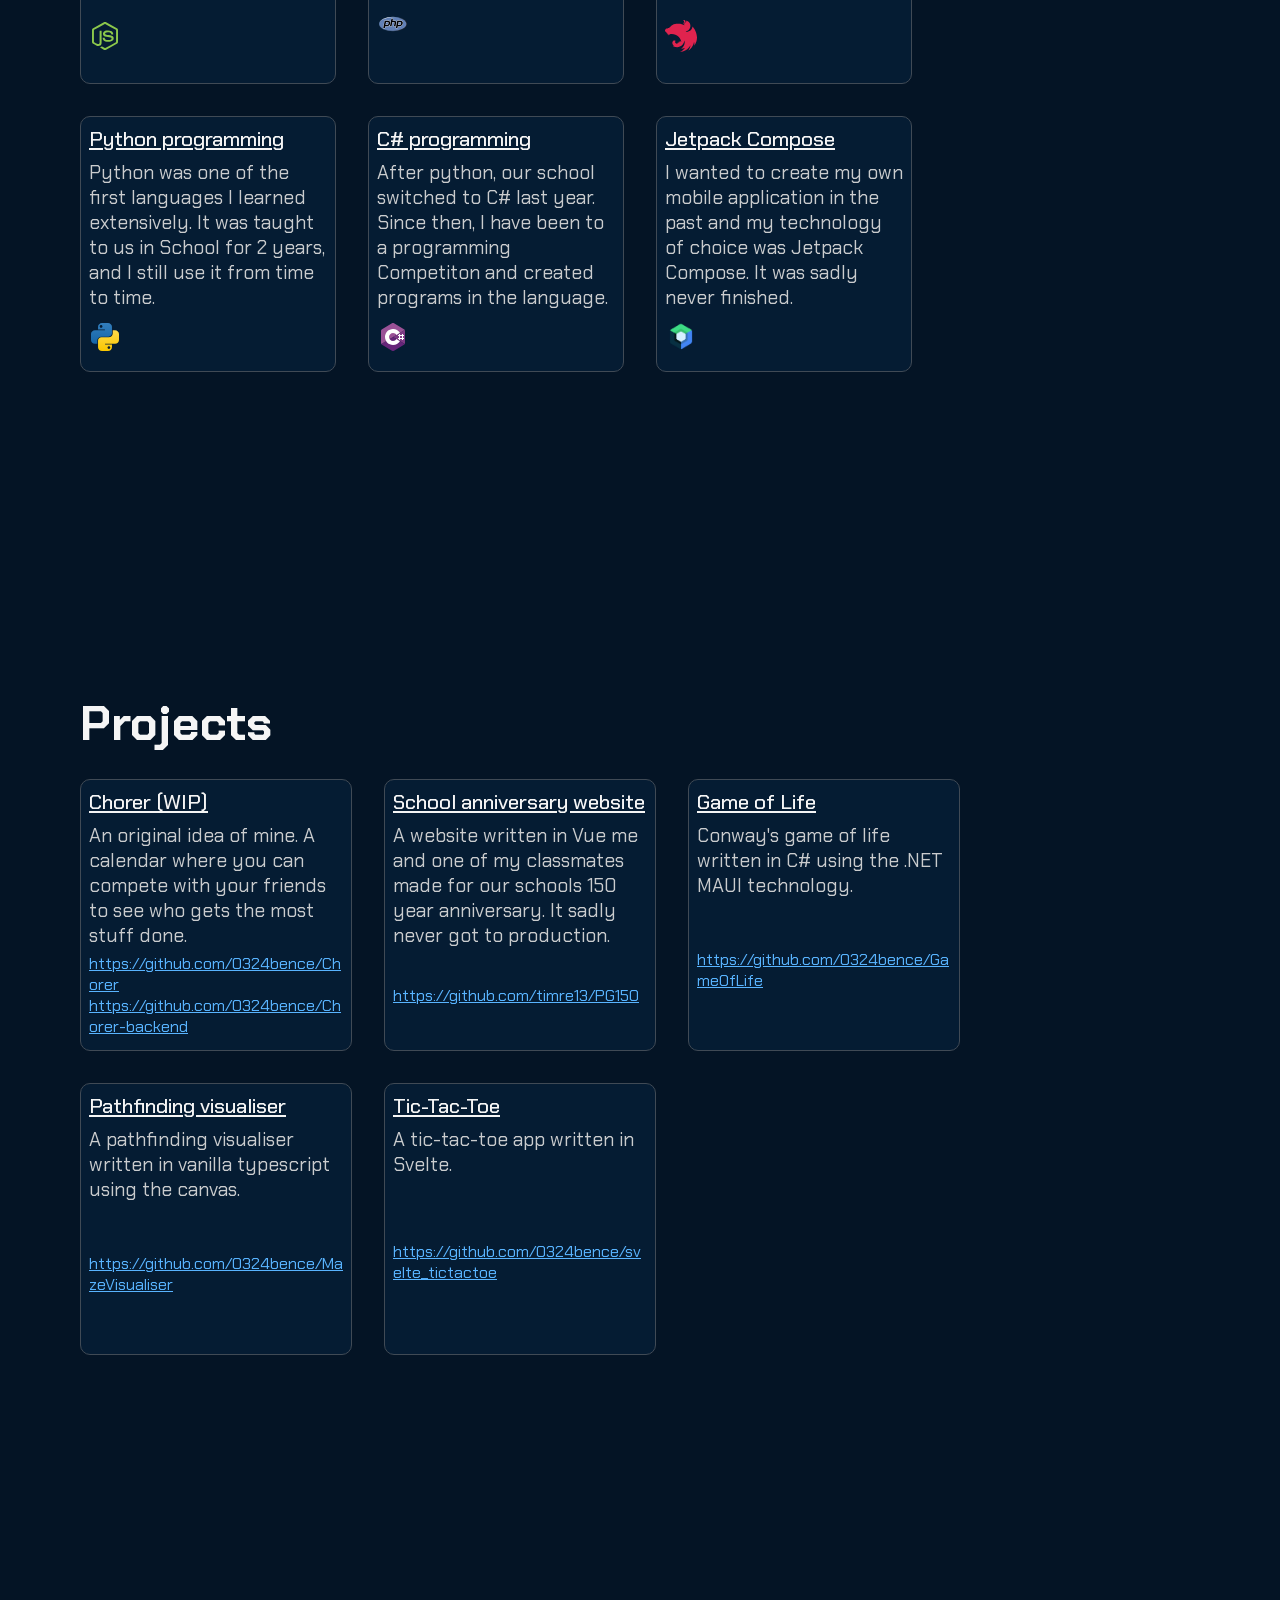
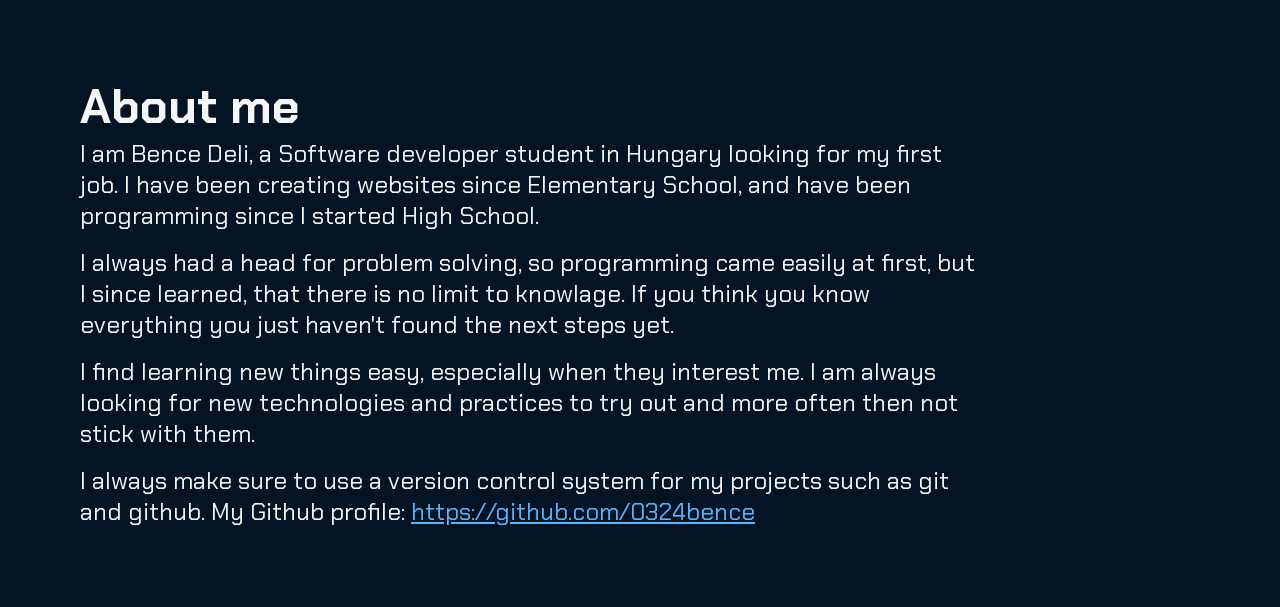
==== commit c5283ada: "Add mention of github" ====
--- a/index.html
+++ b/index.html
@@ -194,6 +194,10 @@
                             I find learning new things easy, especially when they interest me. I am always looking for
                             new technologies and practices to try out and more often then not stick with them.
                         </p>
+                        <p>
+                            I always make sure to use a version control system for my projects such as git and github.
+                            My Github profile: <a href="https://github.com/0324bence">https://github.com/0324bence</a>
+                        </p>
                     </div>
                 </section>
             </div>
--- a/style.css
+++ b/style.css
@@ -138,12 +138,12 @@
     justify-content: center;
 }
 
-.item-links a {
+a {
     word-wrap: break-word;
     color: rgb(89, 180, 255);
 }
 
-.item-links a:visited {
+a:visited {
     color: hsl(207, 100%, 45%);
 }
 
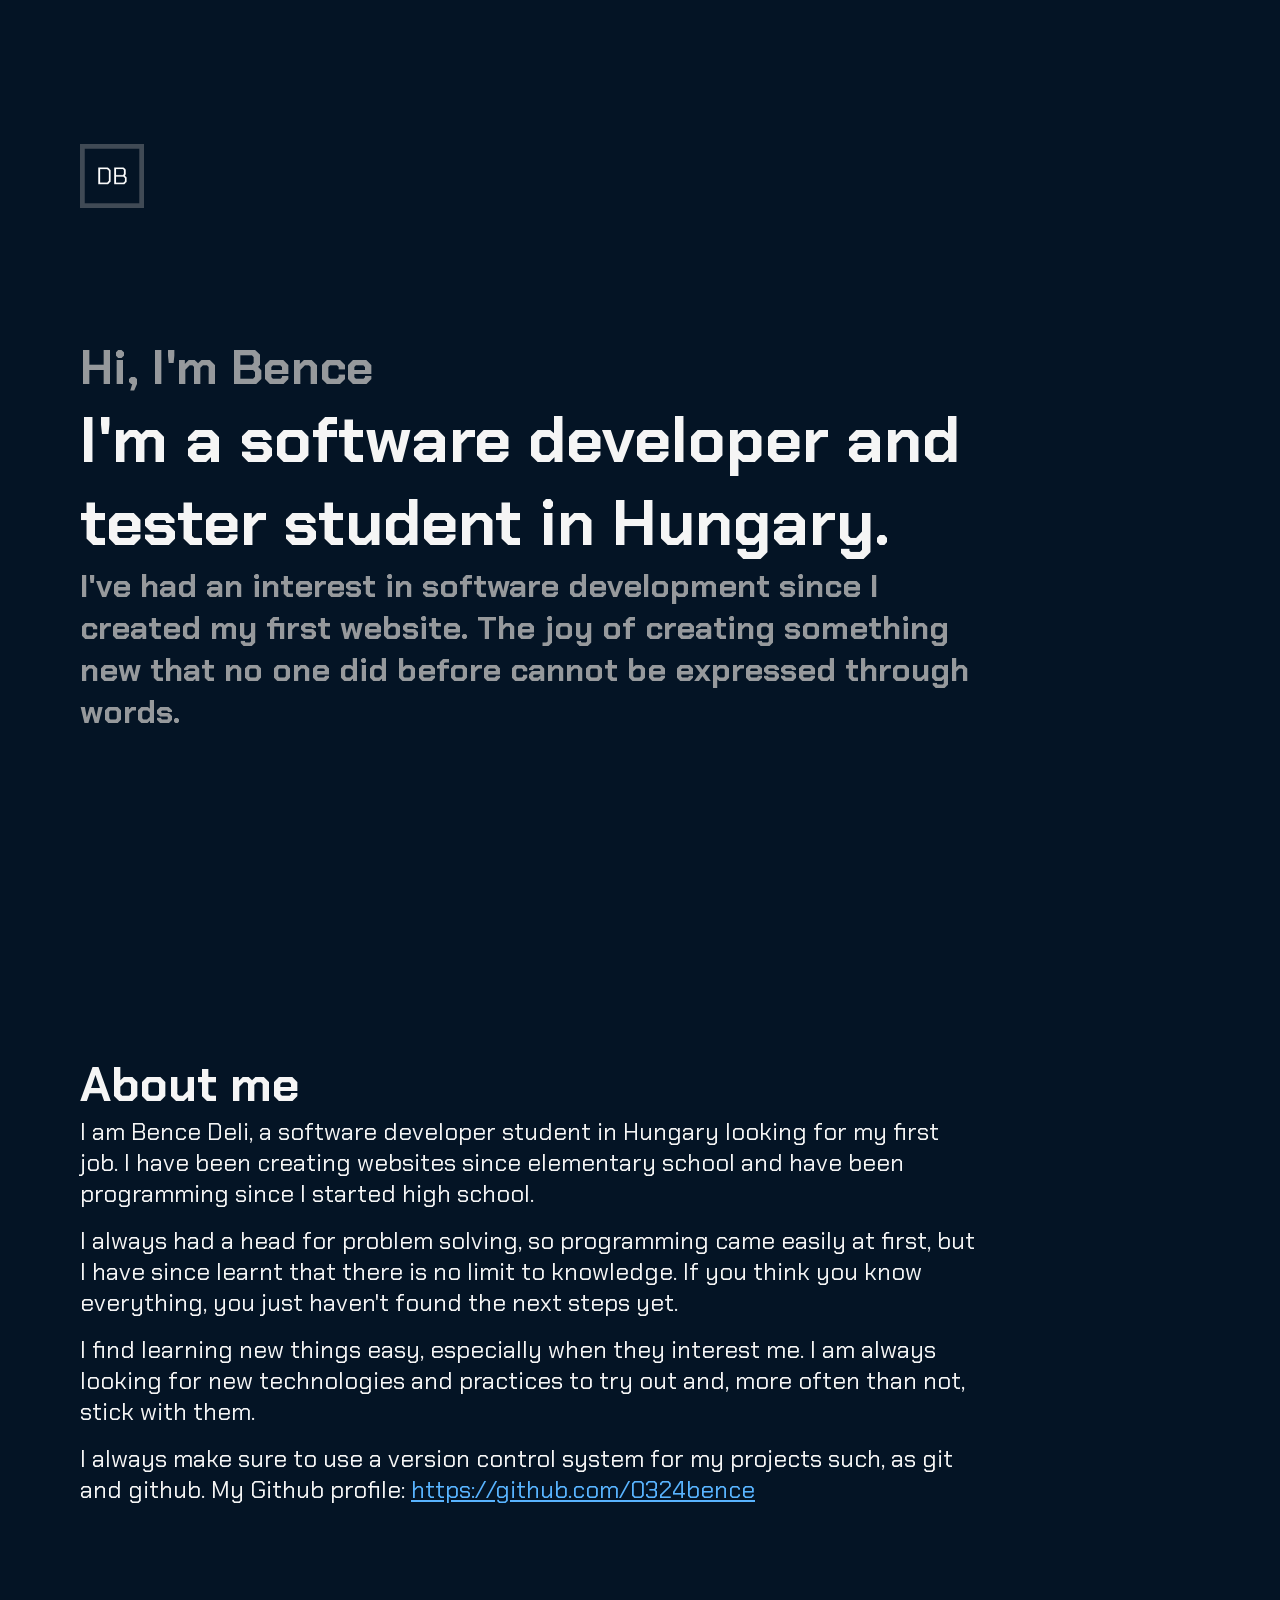
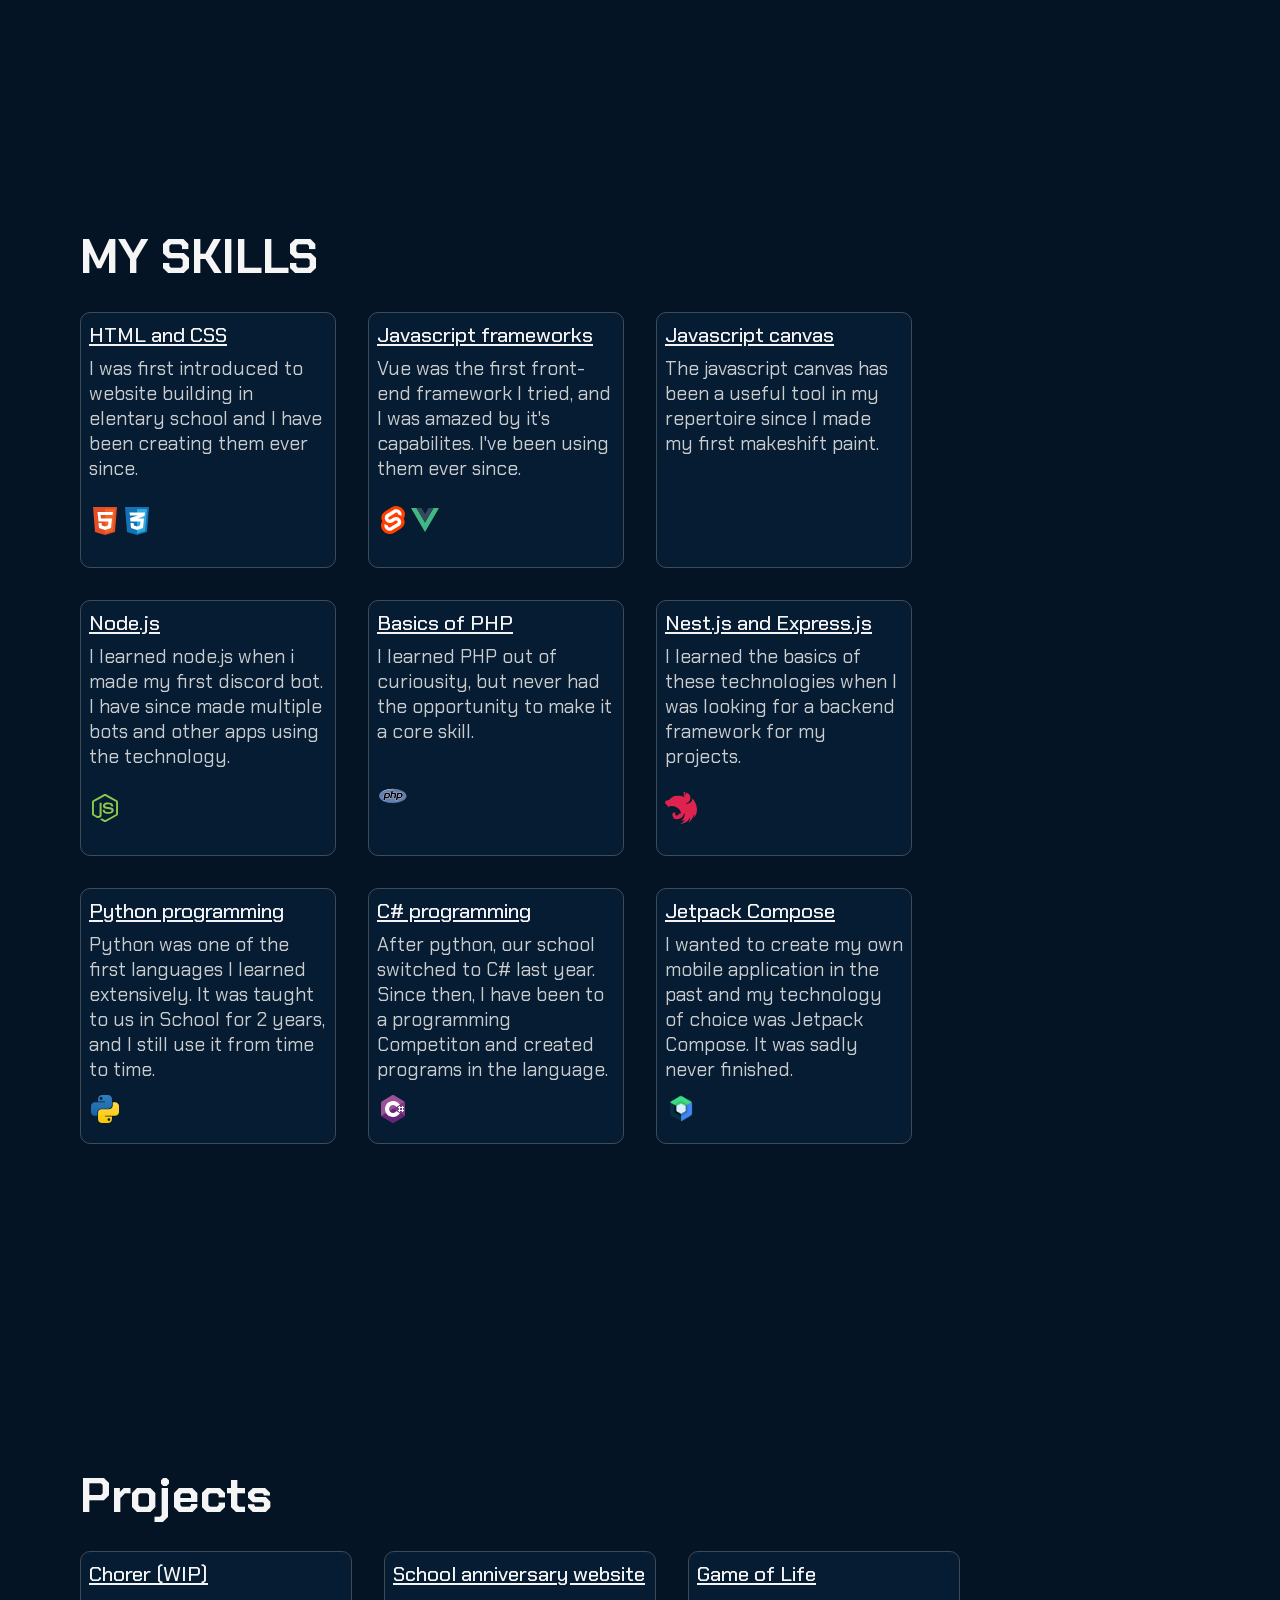
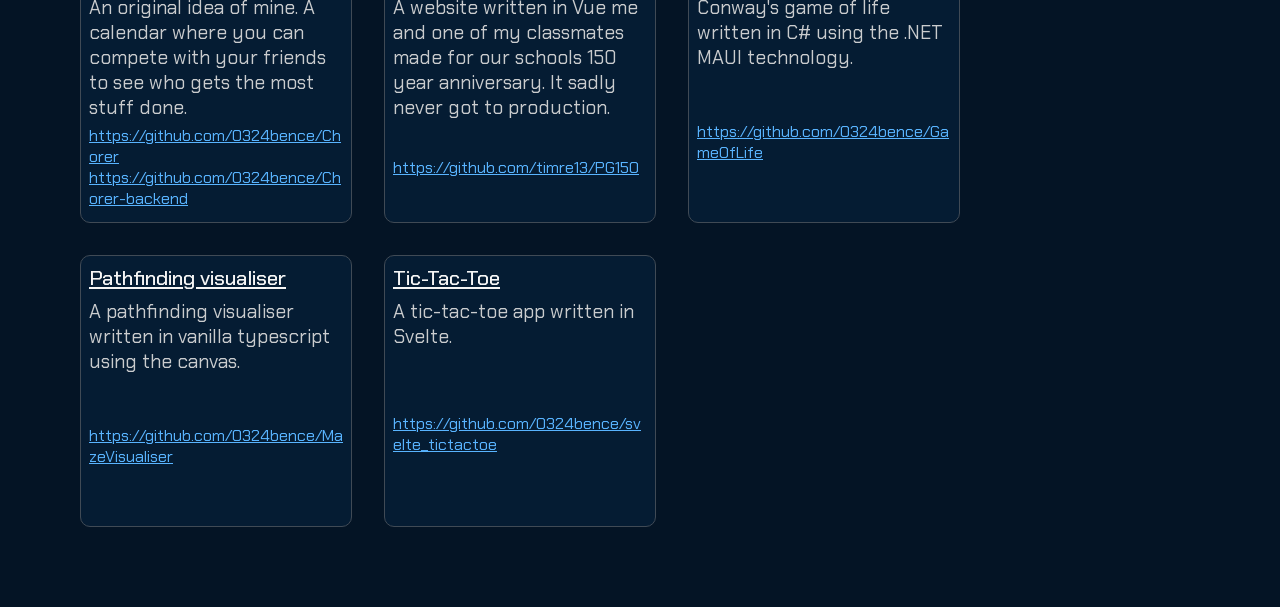
==== commit 1c6650ff: "Fix grammar issues" ====
--- a/index.html
+++ b/index.html
@@ -21,6 +21,31 @@
                         creating something new that no one did before cannot be expressed through words.
                     </h3>
                 </section>
+                <section id="about-me">
+                    <div class="title">
+                        <h2>About me</h2>
+                    </div>
+                    <div class="text">
+                        <p>
+                            I am Bence Deli, a software developer student in Hungary looking for my first job. I have
+                            been creating websites since elementary school and have been programming since I started
+                            high school.
+                        </p>
+                        <p>
+                            I always had a head for problem solving, so programming came easily at first, but I have
+                            since learnt that there is no limit to knowledge. If you think you know everything, you just
+                            haven't found the next steps yet.
+                        </p>
+                        <p>
+                            I find learning new things easy, especially when they interest me. I am always looking for
+                            new technologies and practices to try out and, more often than not, stick with them.
+                        </p>
+                        <p>
+                            I always make sure to use a version control system for my projects such, as git and github.
+                            My Github profile: <a href="https://github.com/0324bence">https://github.com/0324bence</a>
+                        </p>
+                    </div>
+                </section>
                 <section id="skills">
                     <div class="title">
                         <h2>MY SKILLS</h2>
@@ -173,31 +198,6 @@
                                 </a>
                             </div>
                         </div>
-                    </div>
-                </section>
-                <section id="about-me">
-                    <div class="title">
-                        <h2>About me</h2>
-                    </div>
-                    <div class="text">
-                        <p>
-                            I am Bence Deli, a Software developer student in Hungary looking for my first job. I have
-                            been creating websites since Elementary School, and have been programming since I started
-                            High School.
-                        </p>
-                        <p>
-                            I always had a head for problem solving, so programming came easily at first, but I since
-                            learned, that there is no limit to knowlage. If you think you know everything you just
-                            haven't found the next steps yet.
-                        </p>
-                        <p>
-                            I find learning new things easy, especially when they interest me. I am always looking for
-                            new technologies and practices to try out and more often then not stick with them.
-                        </p>
-                        <p>
-                            I always make sure to use a version control system for my projects such as git and github.
-                            My Github profile: <a href="https://github.com/0324bence">https://github.com/0324bence</a>
-                        </p>
                     </div>
                 </section>
             </div>
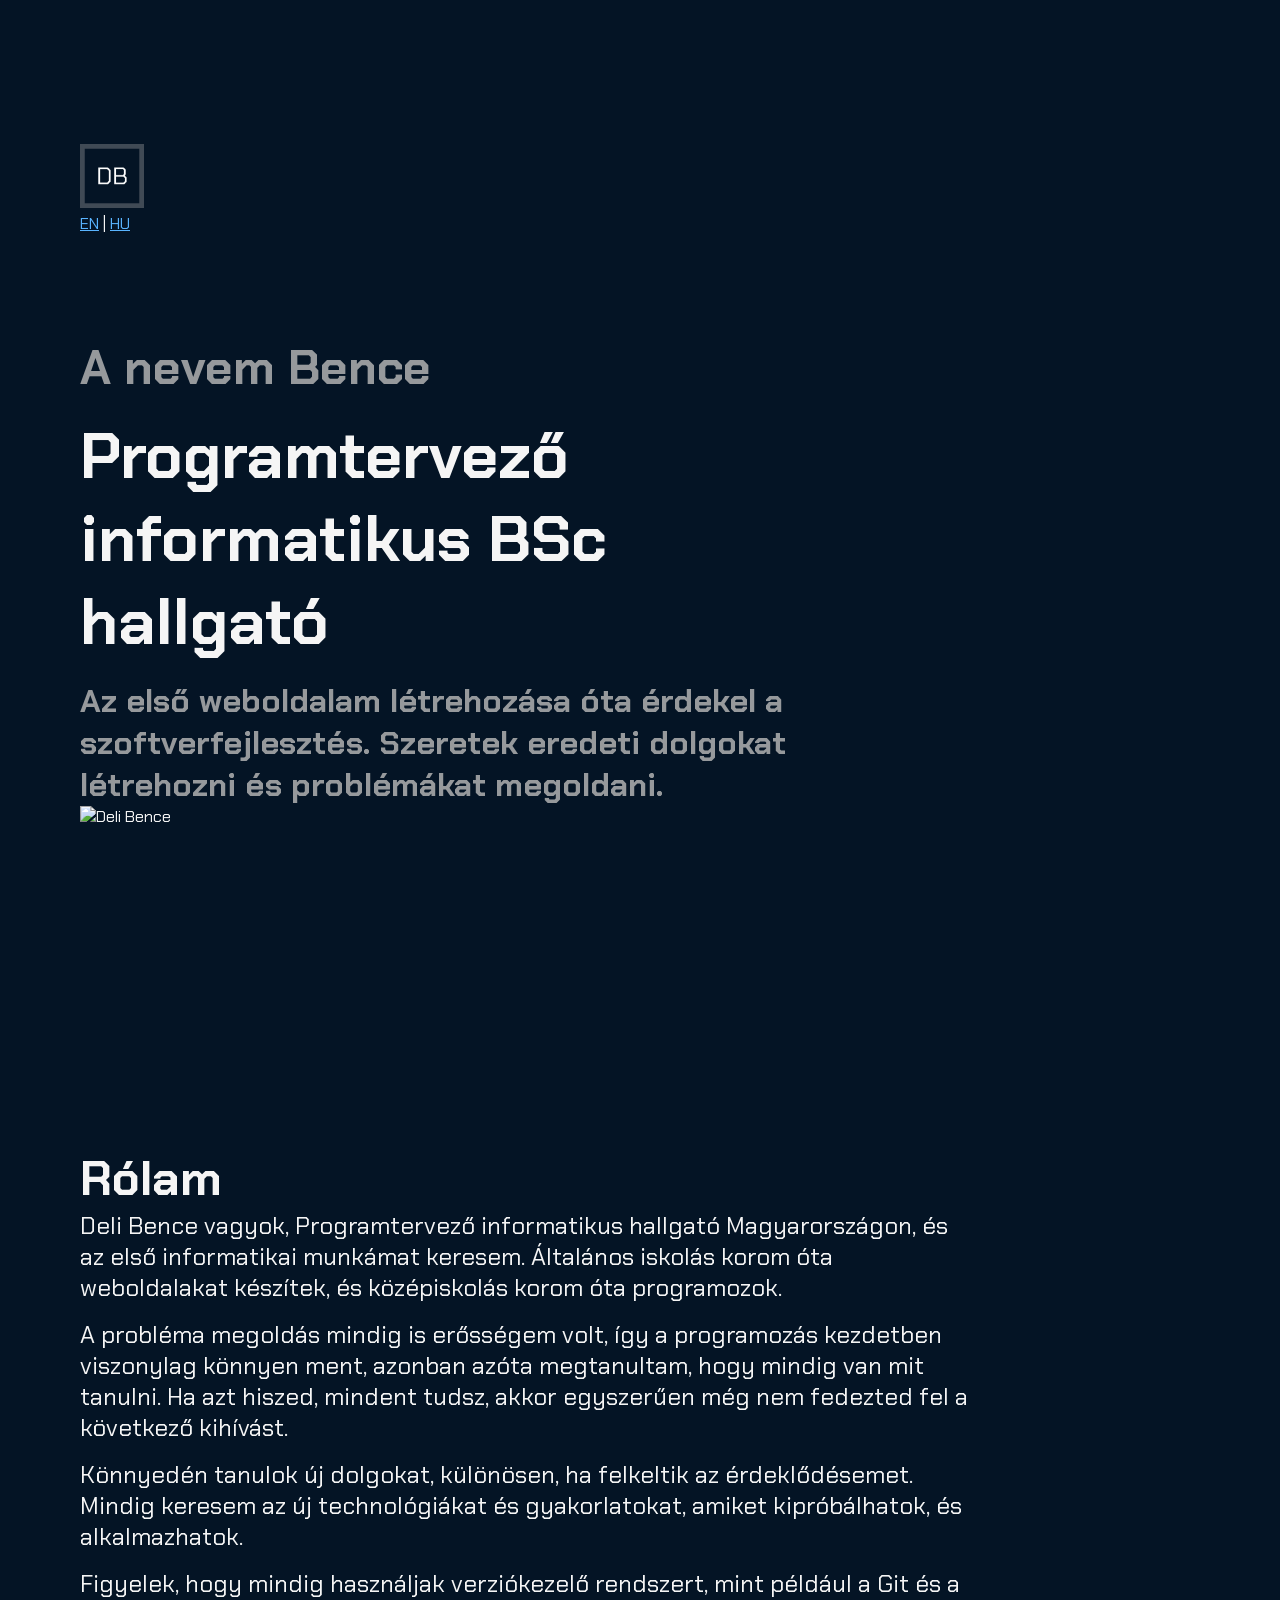
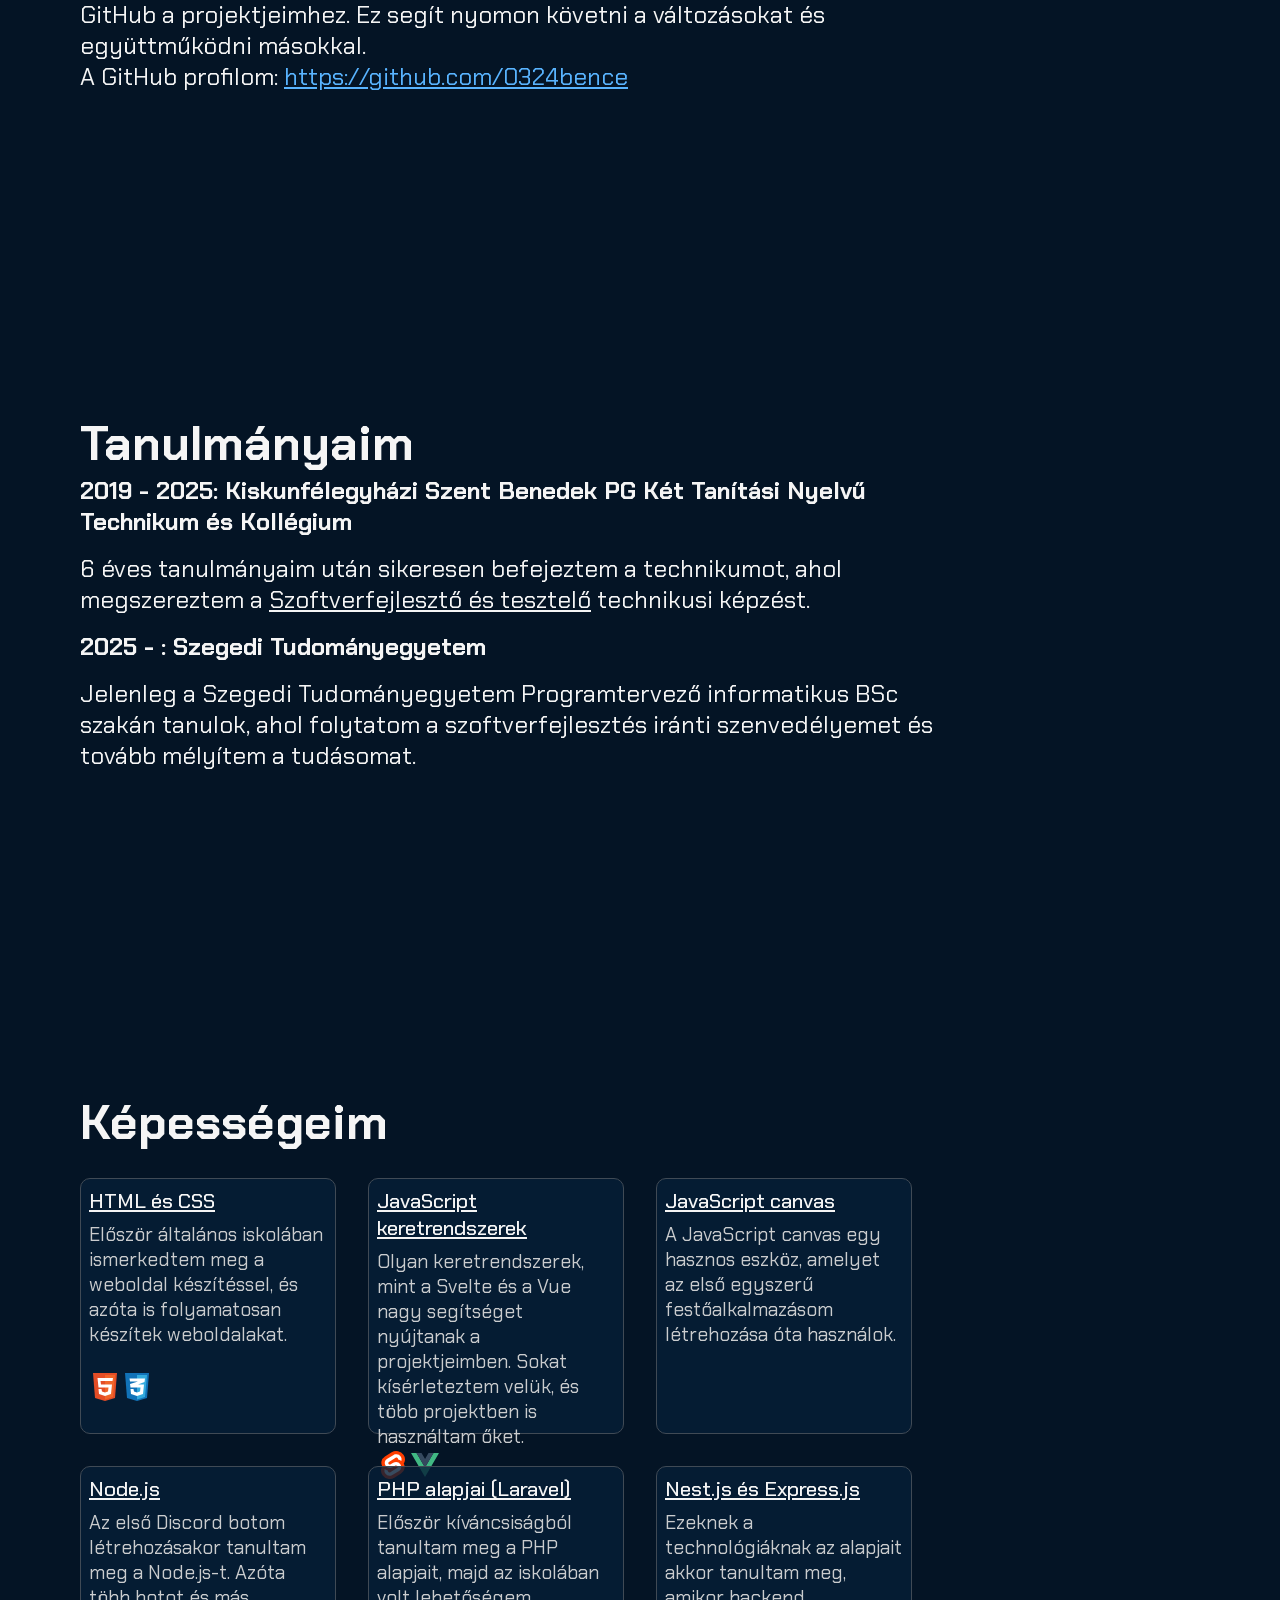
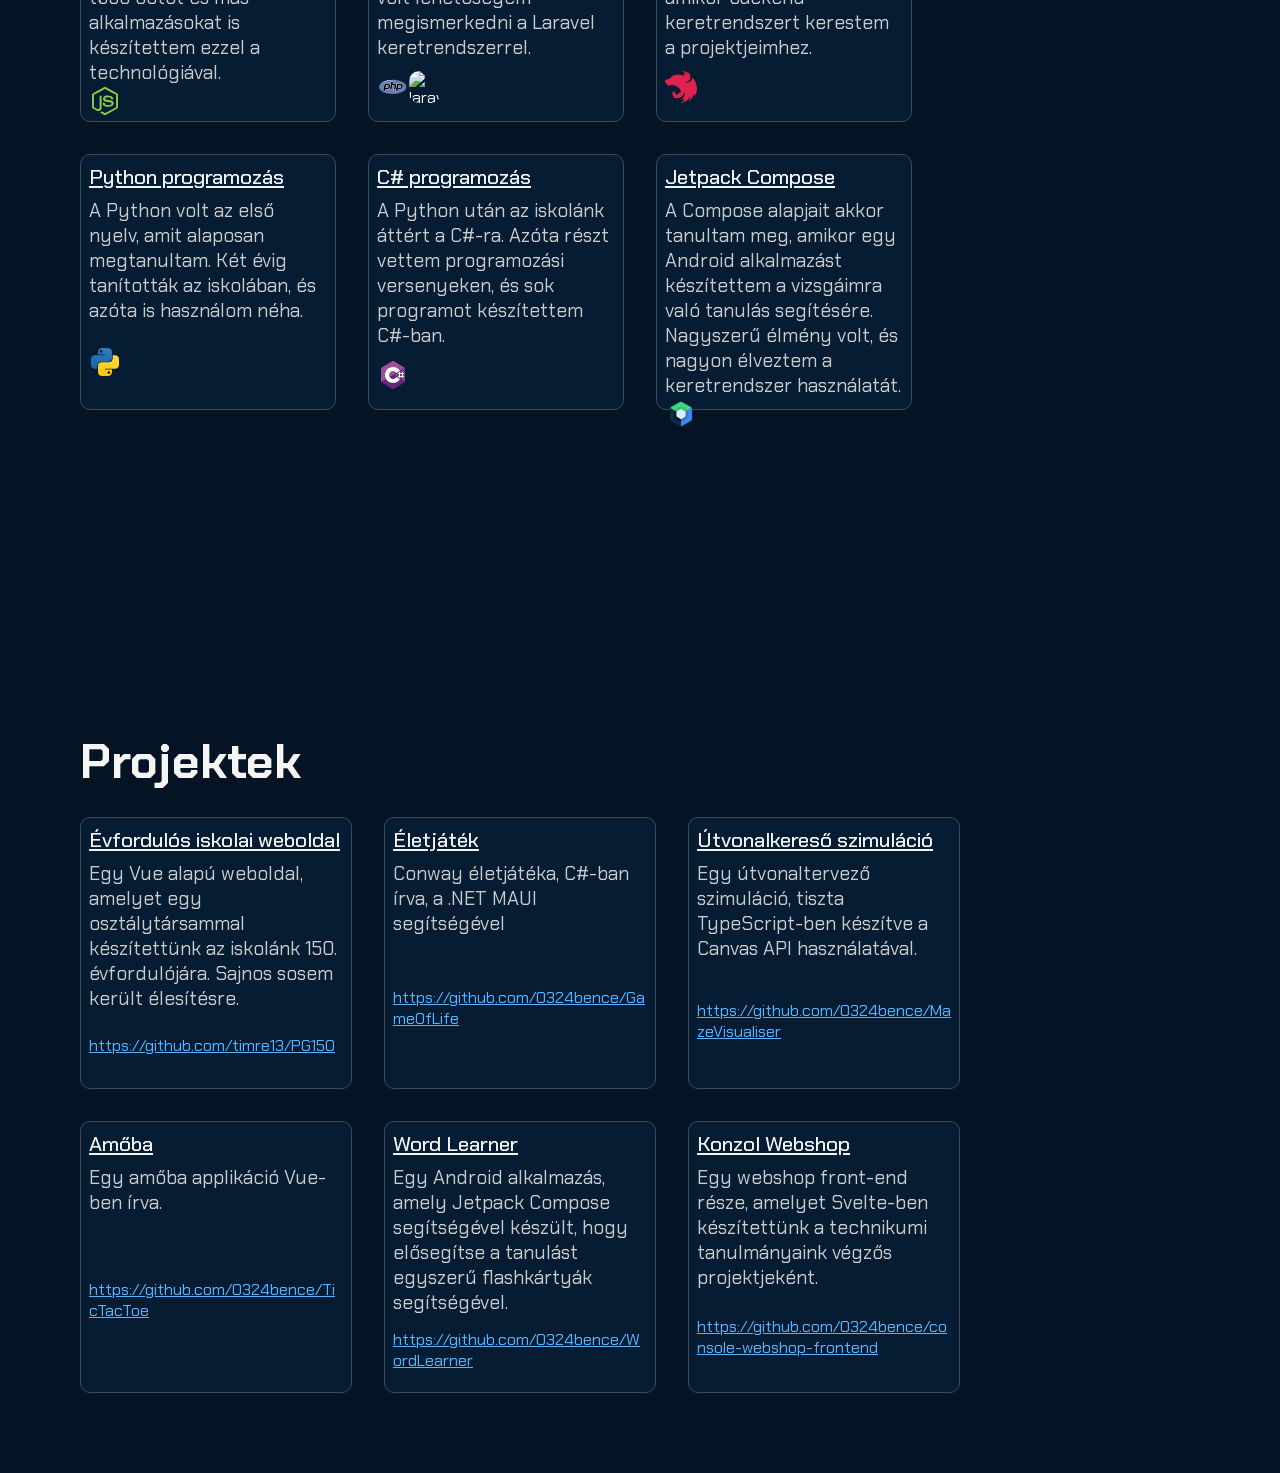
==== commit ffd5ac6c: "Update HTML content" ====
--- a/index.html
+++ b/index.html
@@ -1,207 +1,13 @@
-<!DOCTYPE html>
+<!doctype html>
 <html lang="en">
     <head>
         <meta charset="UTF-8" />
         <meta name="viewport" content="width=device-width, initial-scale=1.0" />
-        <link rel="stylesheet" href="style.css" />
-        <link rel="shortcut icon" href="/images/logo.ico" type="image/x-icon" />
-        <title>Deli Bence</title>
+        <title>Portfolio</title>
     </head>
     <body>
-        <div id="container">
-            <div id="header">
-                <img src="./images/logo.png" alt="DB logo" />
-            </div>
-            <div id="content">
-                <section id="title">
-                    <h2 class="light">Hi, I'm Bence</h2>
-                    <h1>I'm a software developer and tester student in Hungary.</h1>
-                    <h3 class="light">
-                        I've had an interest in software development since I created my first website. The joy of
-                        creating something new that no one did before cannot be expressed through words.
-                    </h3>
-                </section>
-                <section id="about-me">
-                    <div class="title">
-                        <h2>About me</h2>
-                    </div>
-                    <div class="text">
-                        <p>
-                            I am Bence Deli, a software developer student in Hungary looking for my first job. I have
-                            been creating websites since elementary school and have been programming since I started
-                            high school.
-                        </p>
-                        <p>
-                            I always had a head for problem solving, so programming came easily at first, but I have
-                            since learnt that there is no limit to knowledge. If you think you know everything, you just
-                            haven't found the next steps yet.
-                        </p>
-                        <p>
-                            I find learning new things easy, especially when they interest me. I am always looking for
-                            new technologies and practices to try out and, more often than not, stick with them.
-                        </p>
-                        <p>
-                            I always make sure to use a version control system for my projects such, as git and github.
-                            My Github profile: <a href="https://github.com/0324bence">https://github.com/0324bence</a>
-                        </p>
-                    </div>
-                </section>
-                <section id="skills">
-                    <div class="title">
-                        <h2>MY SKILLS</h2>
-                    </div>
-                    <div class="list">
-                        <div class="list-item">
-                            <span class="item-title">HTML and CSS</span>
-                            <p>
-                                I was first introduced to website building in elentary school and I have been creating
-                                them ever since.
-                            </p>
-                            <div class="item-images">
-                                <img src="./images/skills/html.svg" alt="html5" title="html5" />
-                                <img src="./images/skills/css.svg" alt="css3" title="css3" />
-                            </div>
-                        </div>
-                        <div class="list-item">
-                            <span class="item-title">Javascript frameworks</span>
-                            <p>
-                                Vue was the first front-end framework I tried, and I was amazed by it's capabilites.
-                                I've been using them ever since.
-                            </p>
-                            <div class="item-images">
-                                <img src="./images/skills/svelte.svg" alt="svelte" title="svelte" />
-                                <img src="./images/skills/vue.svg" alt="vue" title="vue" />
-                            </div>
-                        </div>
-                        <div class="list-item">
-                            <span class="item-title">Javascript canvas</span>
-                            <p>
-                                The javascript canvas has been a useful tool in my repertoire since I made my first
-                                makeshift paint.
-                            </p>
-                            <div class="item-images"></div>
-                        </div>
-                        <div class="list-item">
-                            <span class="item-title">Node.js</span>
-                            <p>
-                                I learned node.js when i made my first discord bot. I have since made multiple bots and
-                                other apps using the technology.
-                            </p>
-                            <div class="item-images">
-                                <img src="./images/skills/nodejs.svg" alt="nodejs" title="nodejs" />
-                            </div>
-                        </div>
-                        <div class="list-item">
-                            <span class="item-title">Basics of PHP</span>
-                            <p>
-                                I learned PHP out of curiousity, but never had the opportunity to make it a core skill.
-                            </p>
-                            <div class="item-images">
-                                <img src="./images/skills/php.svg" alt="php" title="php" />
-                            </div>
-                        </div>
-                        <div class="list-item">
-                            <span class="item-title">Nest.js and Express.js</span>
-                            <p>
-                                I learned the basics of these technologies when I was looking for a backend framework
-                                for my projects.
-                            </p>
-                            <div class="item-images">
-                                <img src="./images/skills/nestjs.svg" alt="nestjs" title="nestjs" />
-                                <!-- <img src="./images/skills/express.svg" alt="express" title="express" /> -->
-                            </div>
-                        </div>
-                        <div class="list-item">
-                            <span class="item-title">Python programming</span>
-                            <p>
-                                Python was one of the first languages I learned extensively. It was taught to us in
-                                School for 2 years, and I still use it from time to time.
-                            </p>
-                            <div class="item-images">
-                                <img src="./images/skills/python.svg" alt="python" title="python" />
-                            </div>
-                        </div>
-                        <div class="list-item">
-                            <span class="item-title">C# programming</span>
-                            <p>
-                                After python, our school switched to C# last year. Since then, I have been to a
-                                programming Competiton and created programs in the language.
-                            </p>
-                            <div class="item-images">
-                                <img src="./images/skills/csharp.svg" alt="csharp" title="csharp" />
-                            </div>
-                        </div>
-                        <div class="list-item">
-                            <span class="item-title">Jetpack Compose</span>
-                            <p>
-                                I wanted to create my own mobile application in the past and my technology of choice was
-                                Jetpack Compose. It was sadly never finished.
-                            </p>
-                            <div class="item-images">
-                                <img src="./images/skills/jetpack.png" alt="jetpack" title="jetpack" />
-                            </div>
-                        </div>
-                    </div>
-                </section>
-                <section id="projects">
-                    <div class="title">
-                        <h2>Projects</h2>
-                    </div>
-                    <div class="list">
-                        <div class="list-item">
-                            <span class="item-title">Chorer (WIP)</span>
-                            <p>
-                                An original idea of mine. A calendar where you can compete with your friends to see who
-                                gets the most stuff done.
-                            </p>
-                            <div class="item-links">
-                                <a href="https://github.com/0324bence/Chorer"> https://github.com/0324bence/Chorer </a>
-                                <a href="https://github.com/0324bence/Chorer-backend">
-                                    https://github.com/0324bence/Chorer-backend
-                                </a>
-                            </div>
-                        </div>
-                        <div class="list-item">
-                            <span class="item-title">School anniversary website</span>
-                            <p>
-                                A website written in Vue me and one of my classmates made for our schools 150 year
-                                anniversary. It sadly never got to production.
-                            </p>
-                            <div class="item-links">
-                                <a href="https://github.com/timre13/PG150">https://github.com/timre13/PG150</a>
-                            </div>
-                        </div>
-                        <div class="list-item">
-                            <span class="item-title">Game of Life</span>
-                            <p>Conway's game of life written in C# using the .NET MAUI technology.</p>
-                            <div class="item-links">
-                                <a href="https://github.com/0324bence/GameOfLife">
-                                    https://github.com/0324bence/GameOfLife
-                                </a>
-                            </div>
-                        </div>
-                        <div class="list-item">
-                            <span class="item-title">Pathfinding visualiser</span>
-                            <p>A pathfinding visualiser written in vanilla typescript using the canvas.</p>
-                            <div class="item-links">
-                                <a href="https://github.com/0324bence/MazeVisualiser">
-                                    https://github.com/0324bence/MazeVisualiser
-                                </a>
-                            </div>
-                        </div>
-                        <div class="list-item">
-                            <span class="item-title">Tic-Tac-Toe</span>
-                            <p>A tic-tac-toe app written in Svelte.</p>
-                            <div class="item-links">
-                                <a href="https://github.com/0324bence/svelte_tictactoe">
-                                    https://github.com/0324bence/svelte_tictactoe
-                                </a>
-                            </div>
-                        </div>
-                    </div>
-                </section>
-            </div>
-            <!-- <div id="footer"></div> -->
-        </div>
+        <script>
+            window.location.href = "./hu/index.html";
+        </script>
     </body>
 </html>
